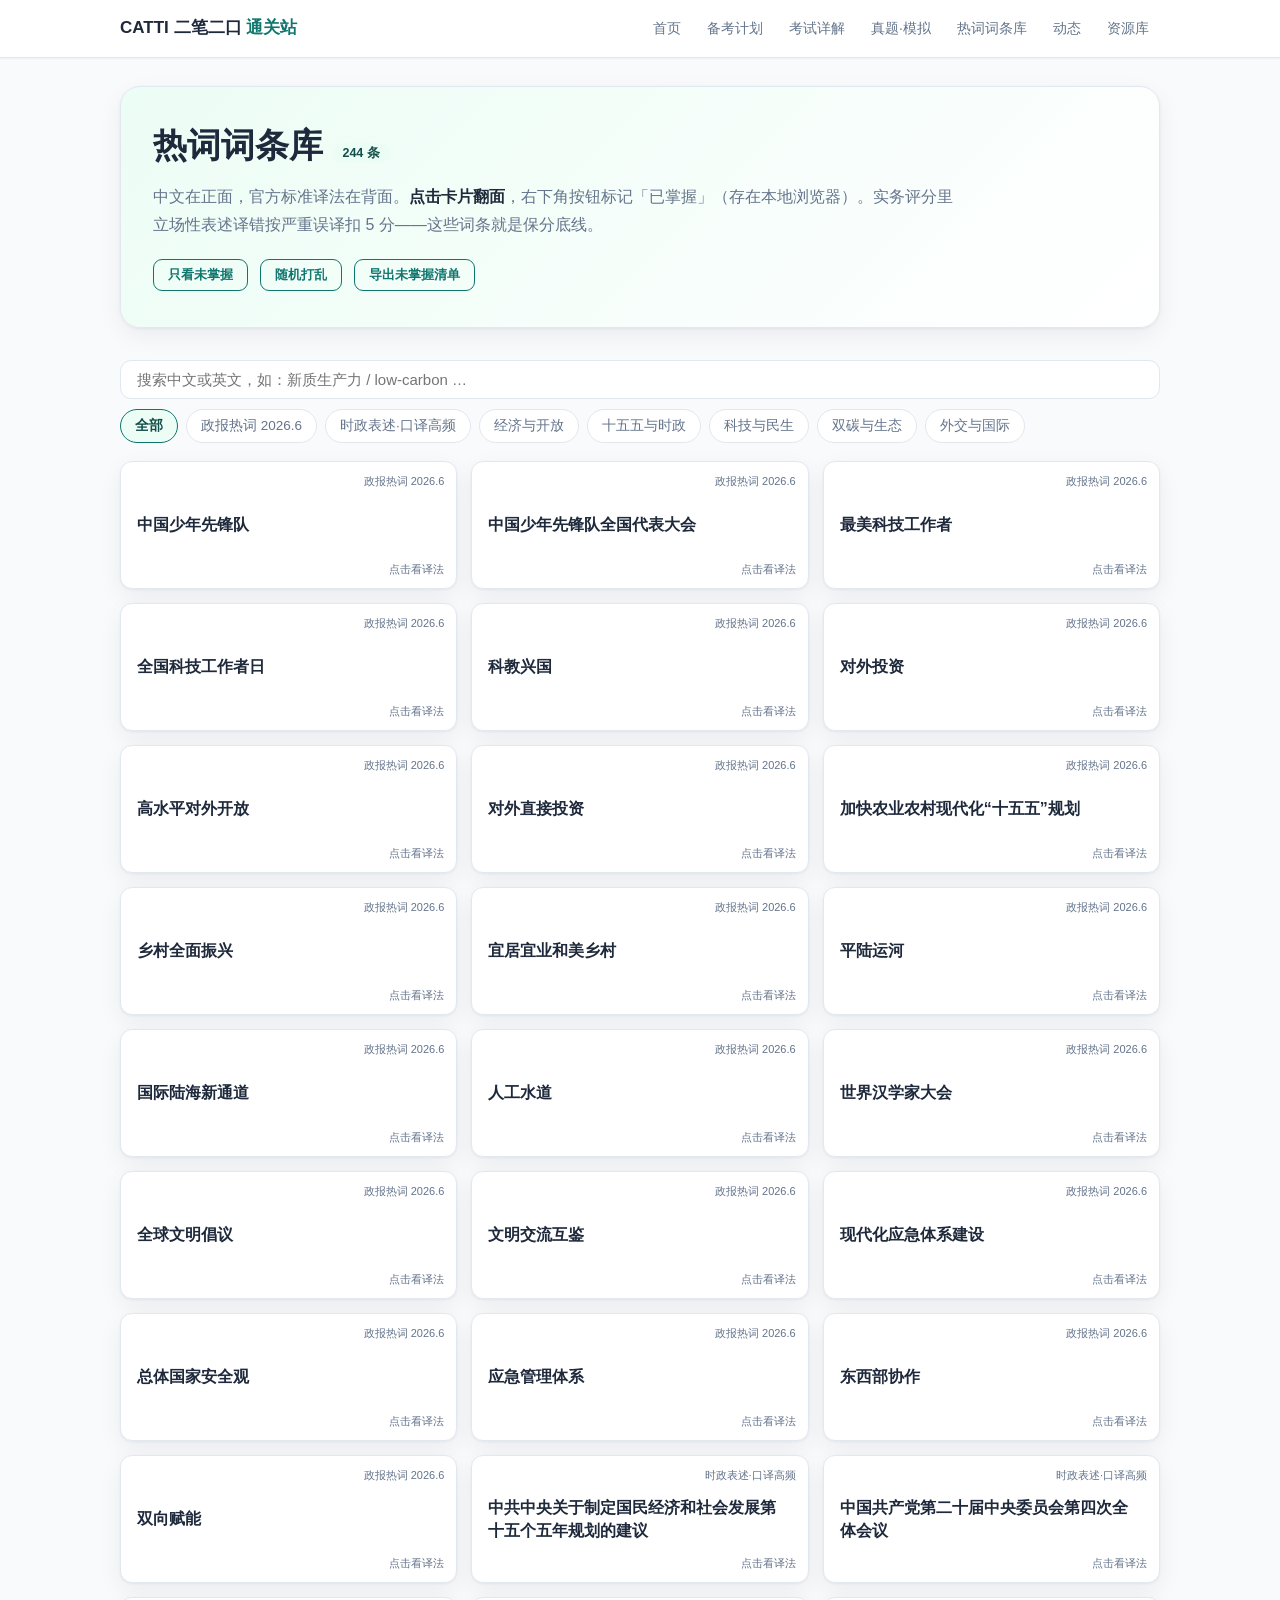
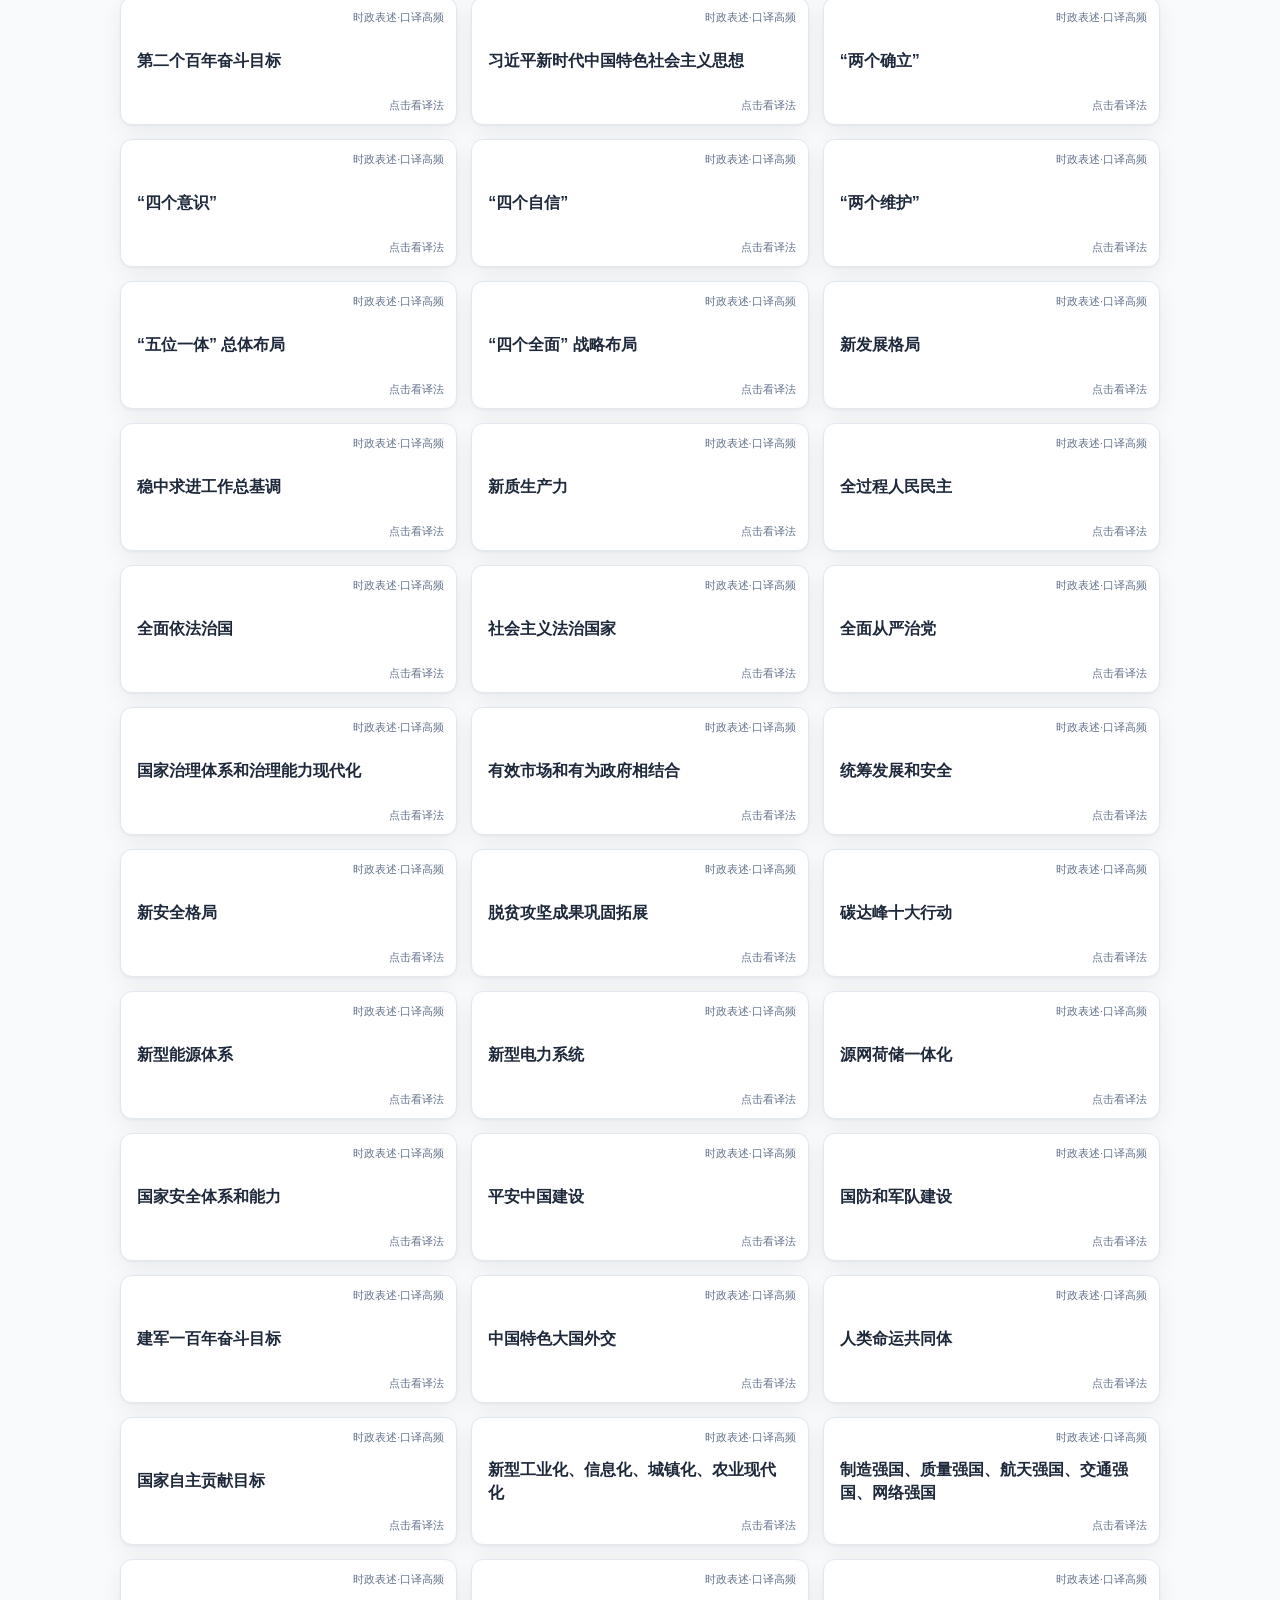
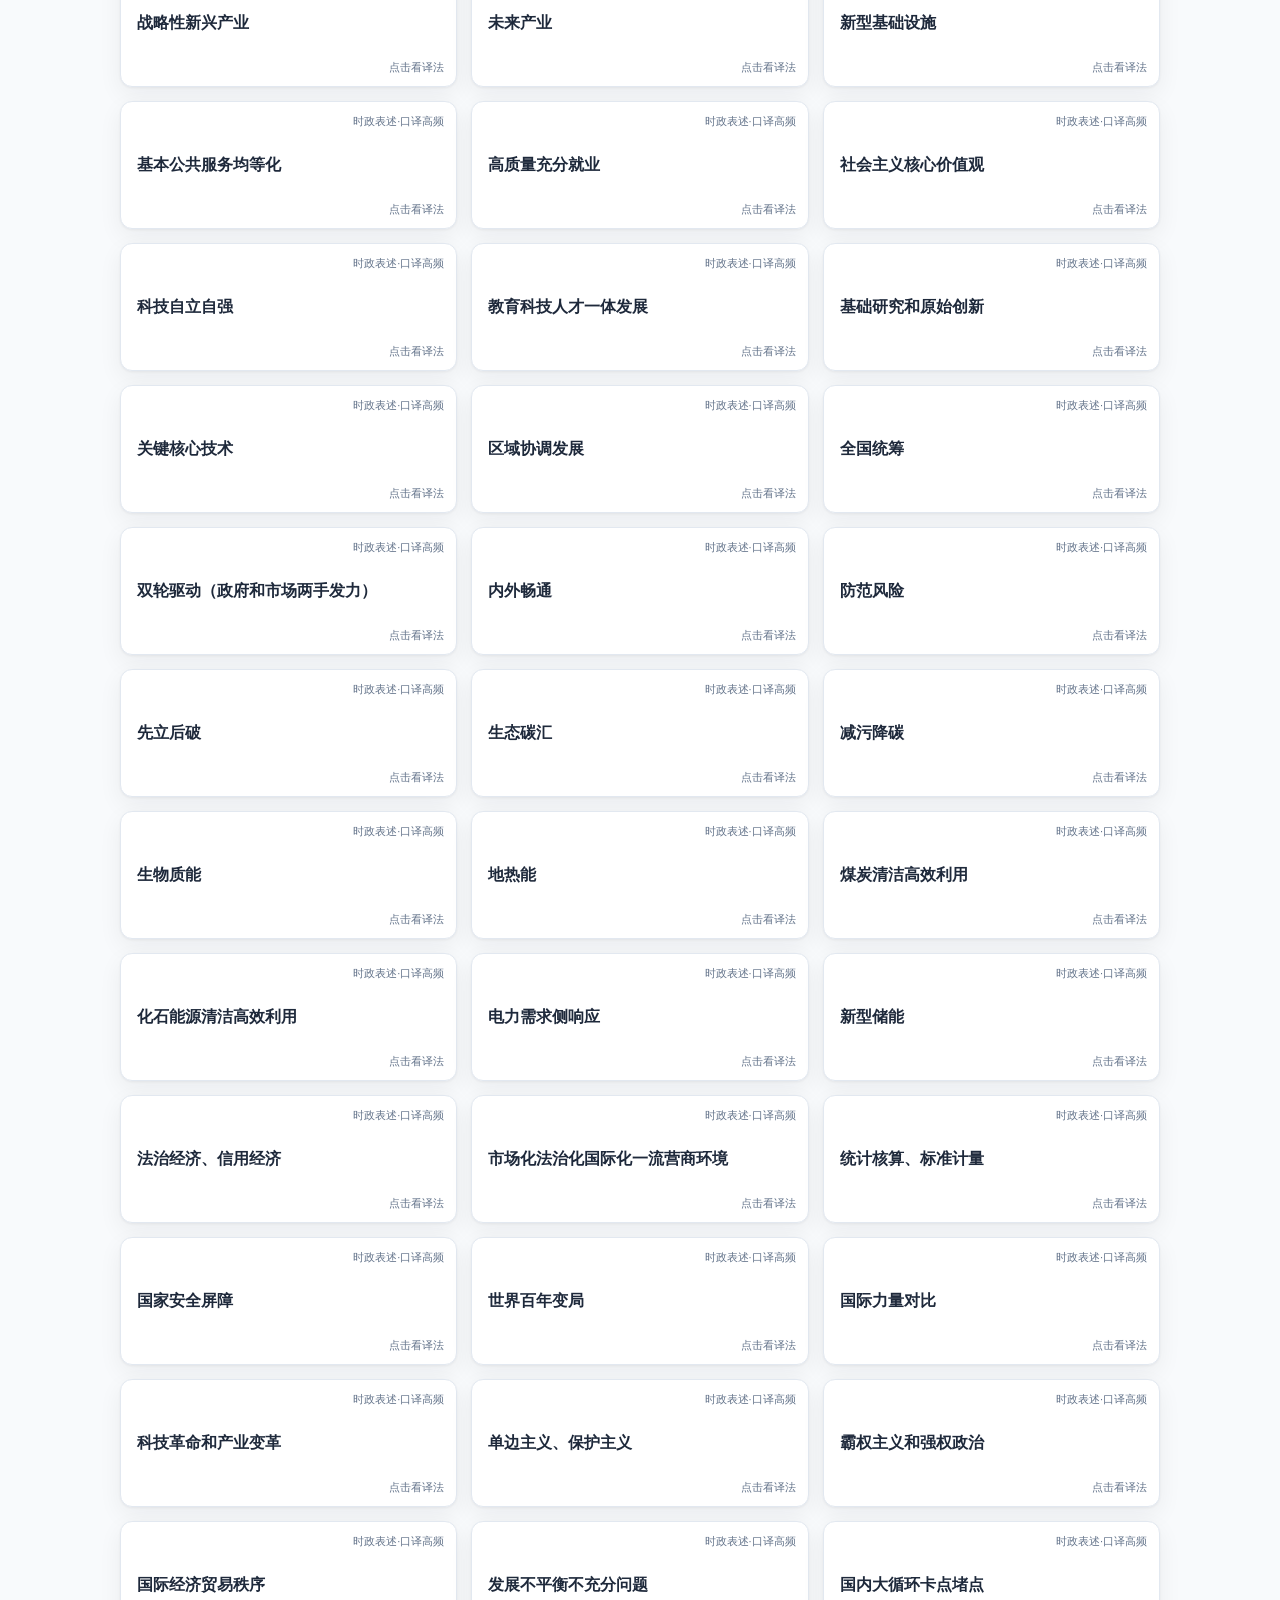
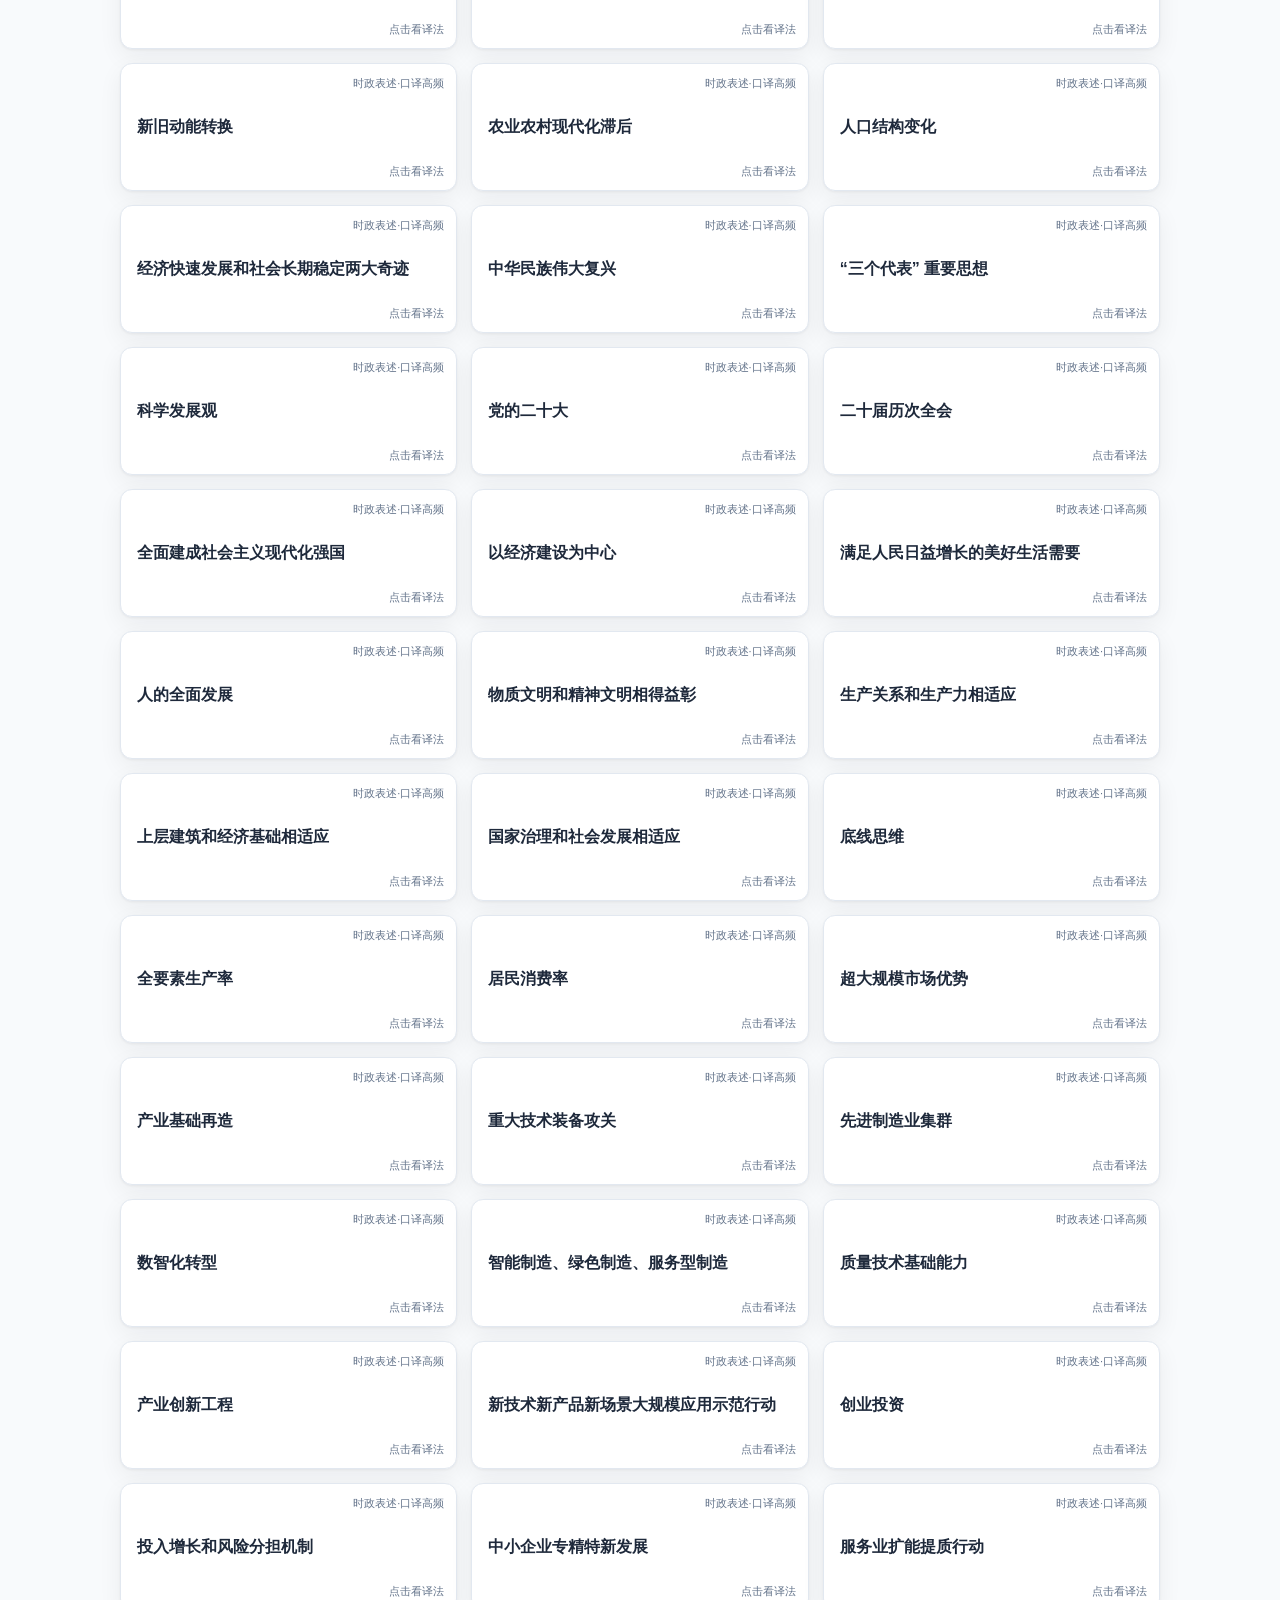
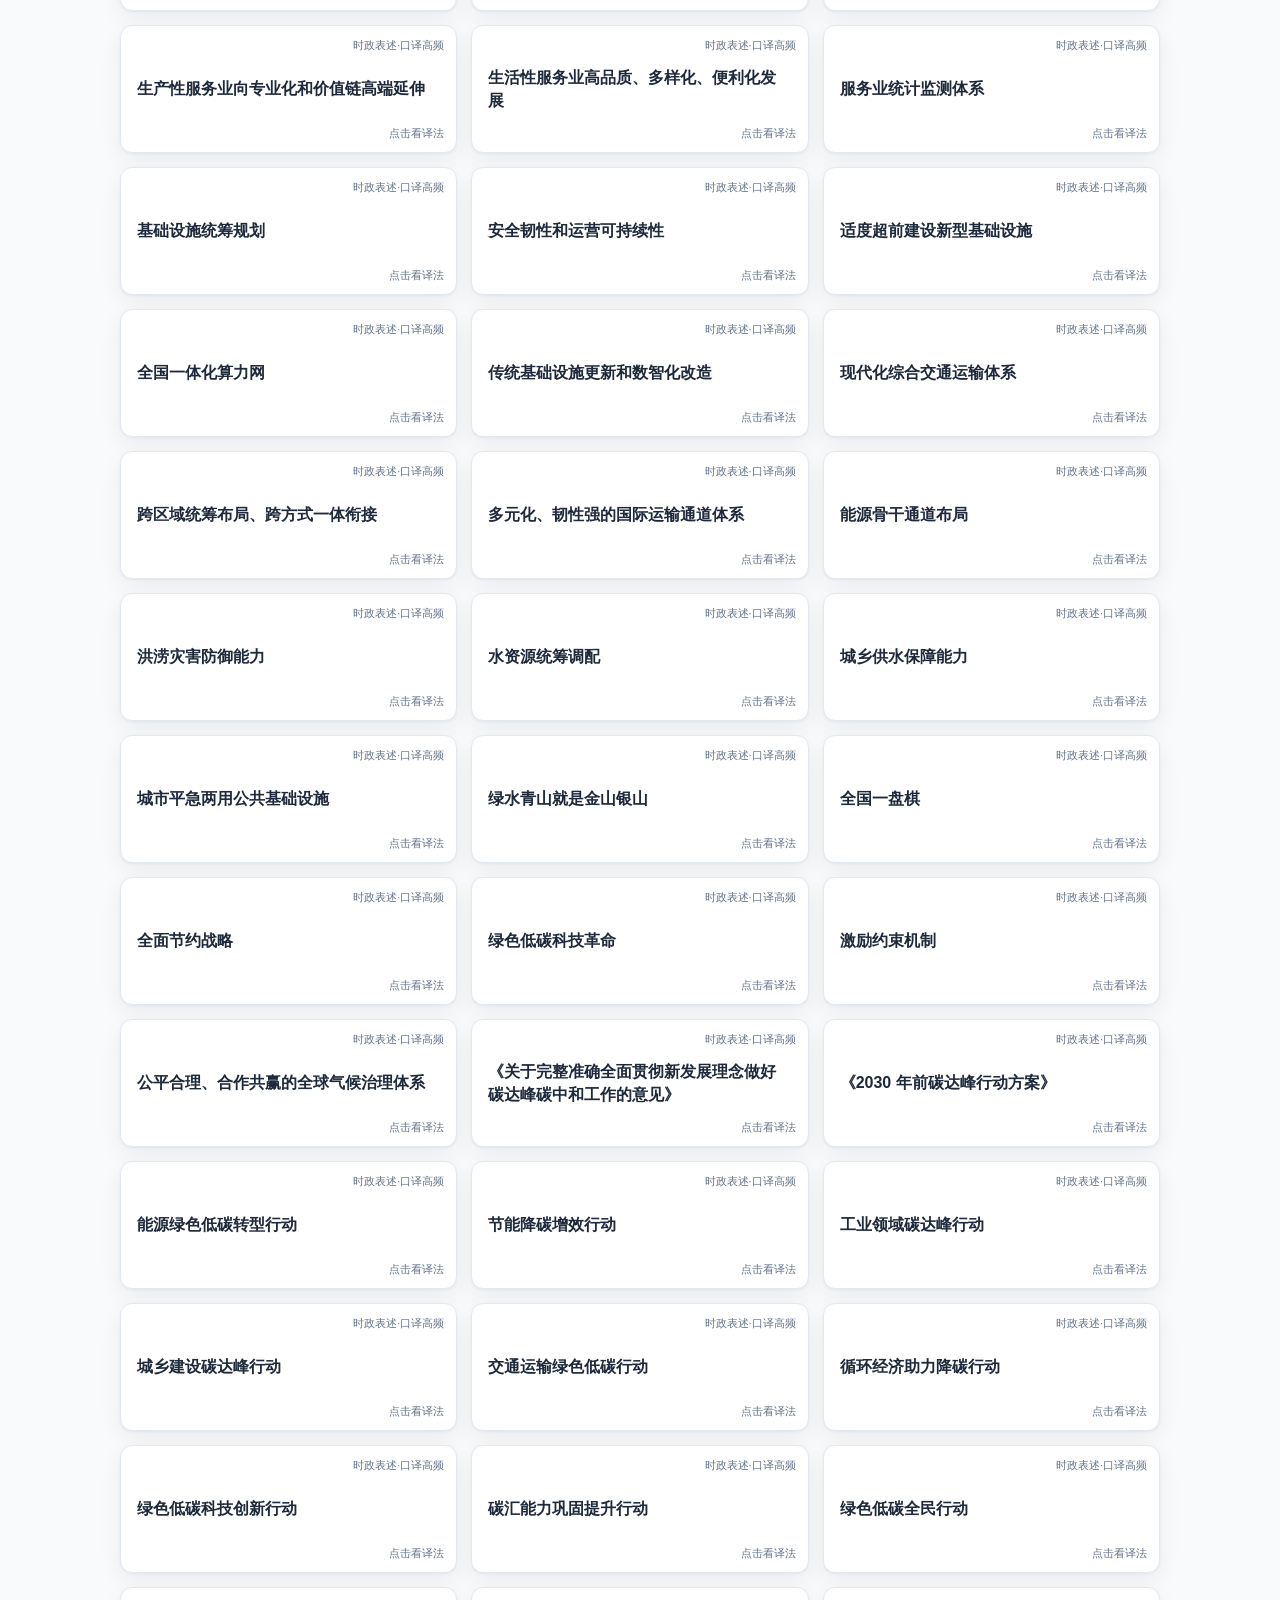
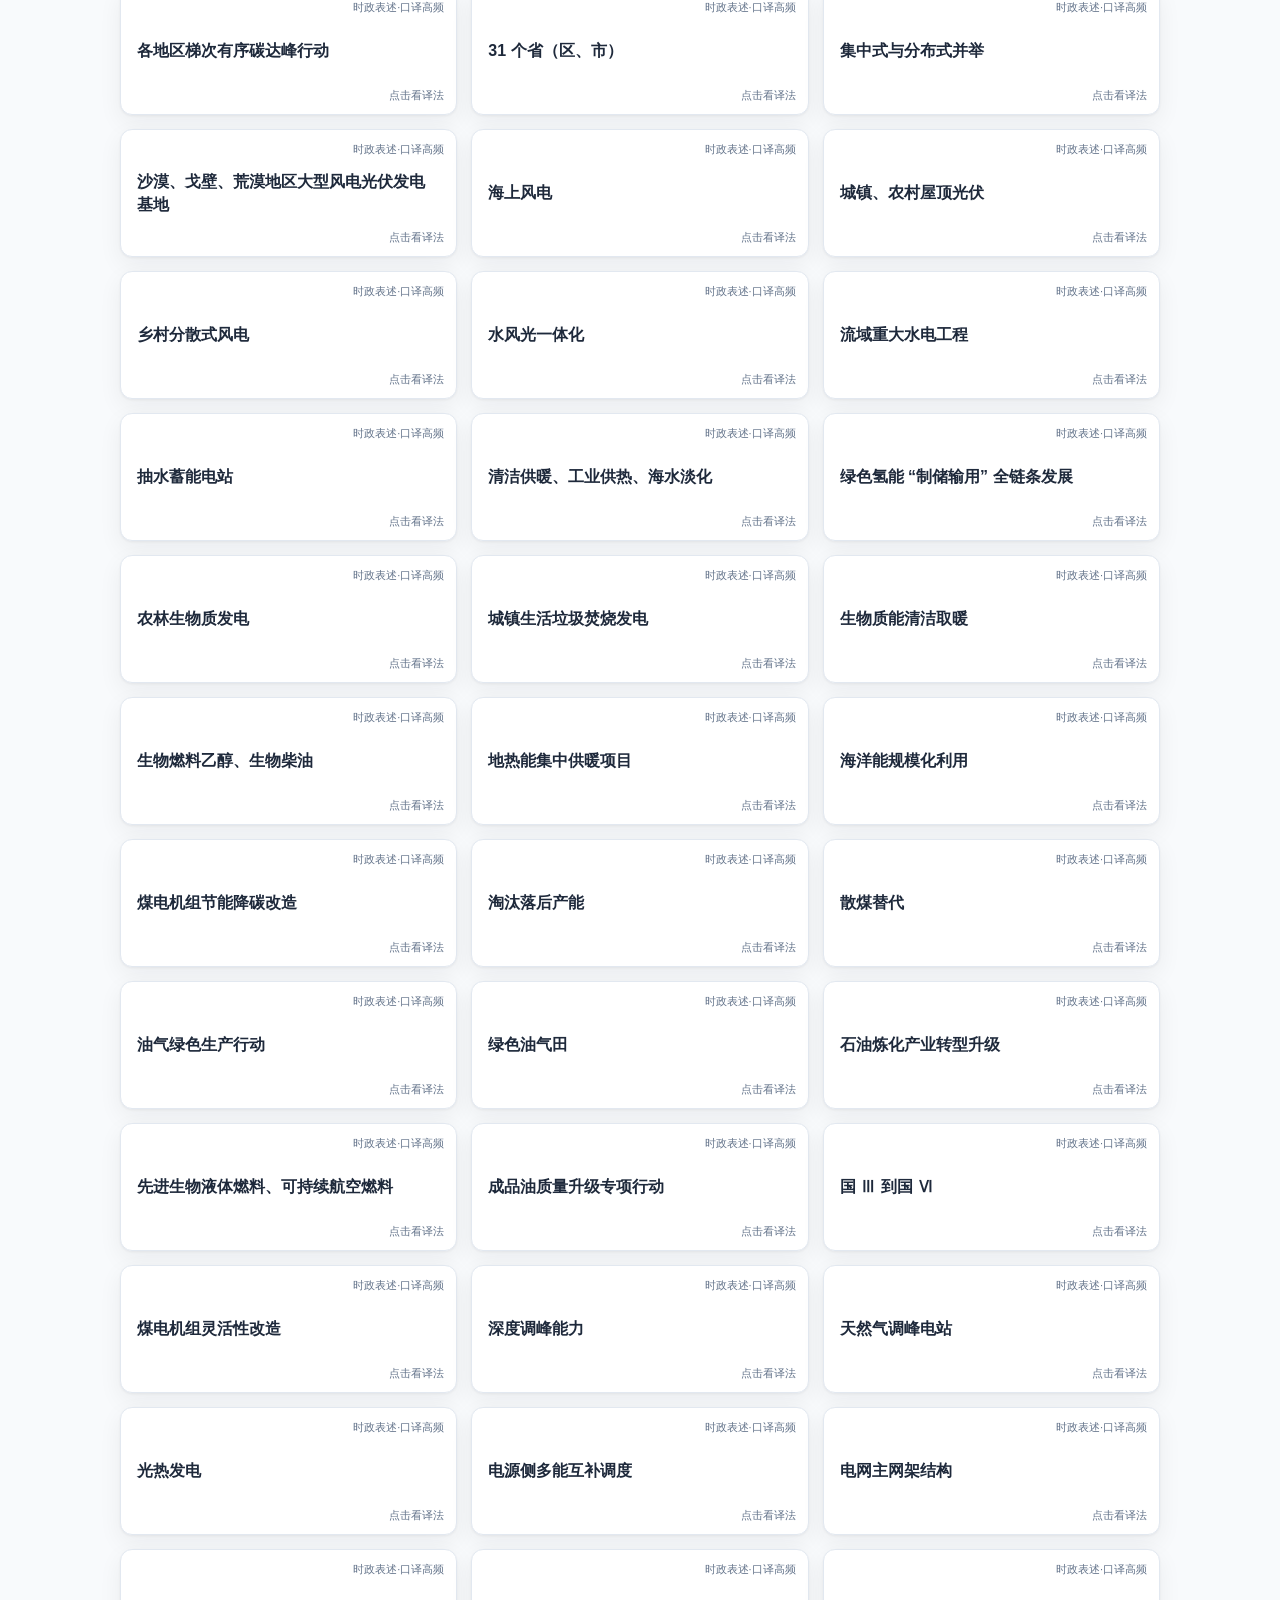
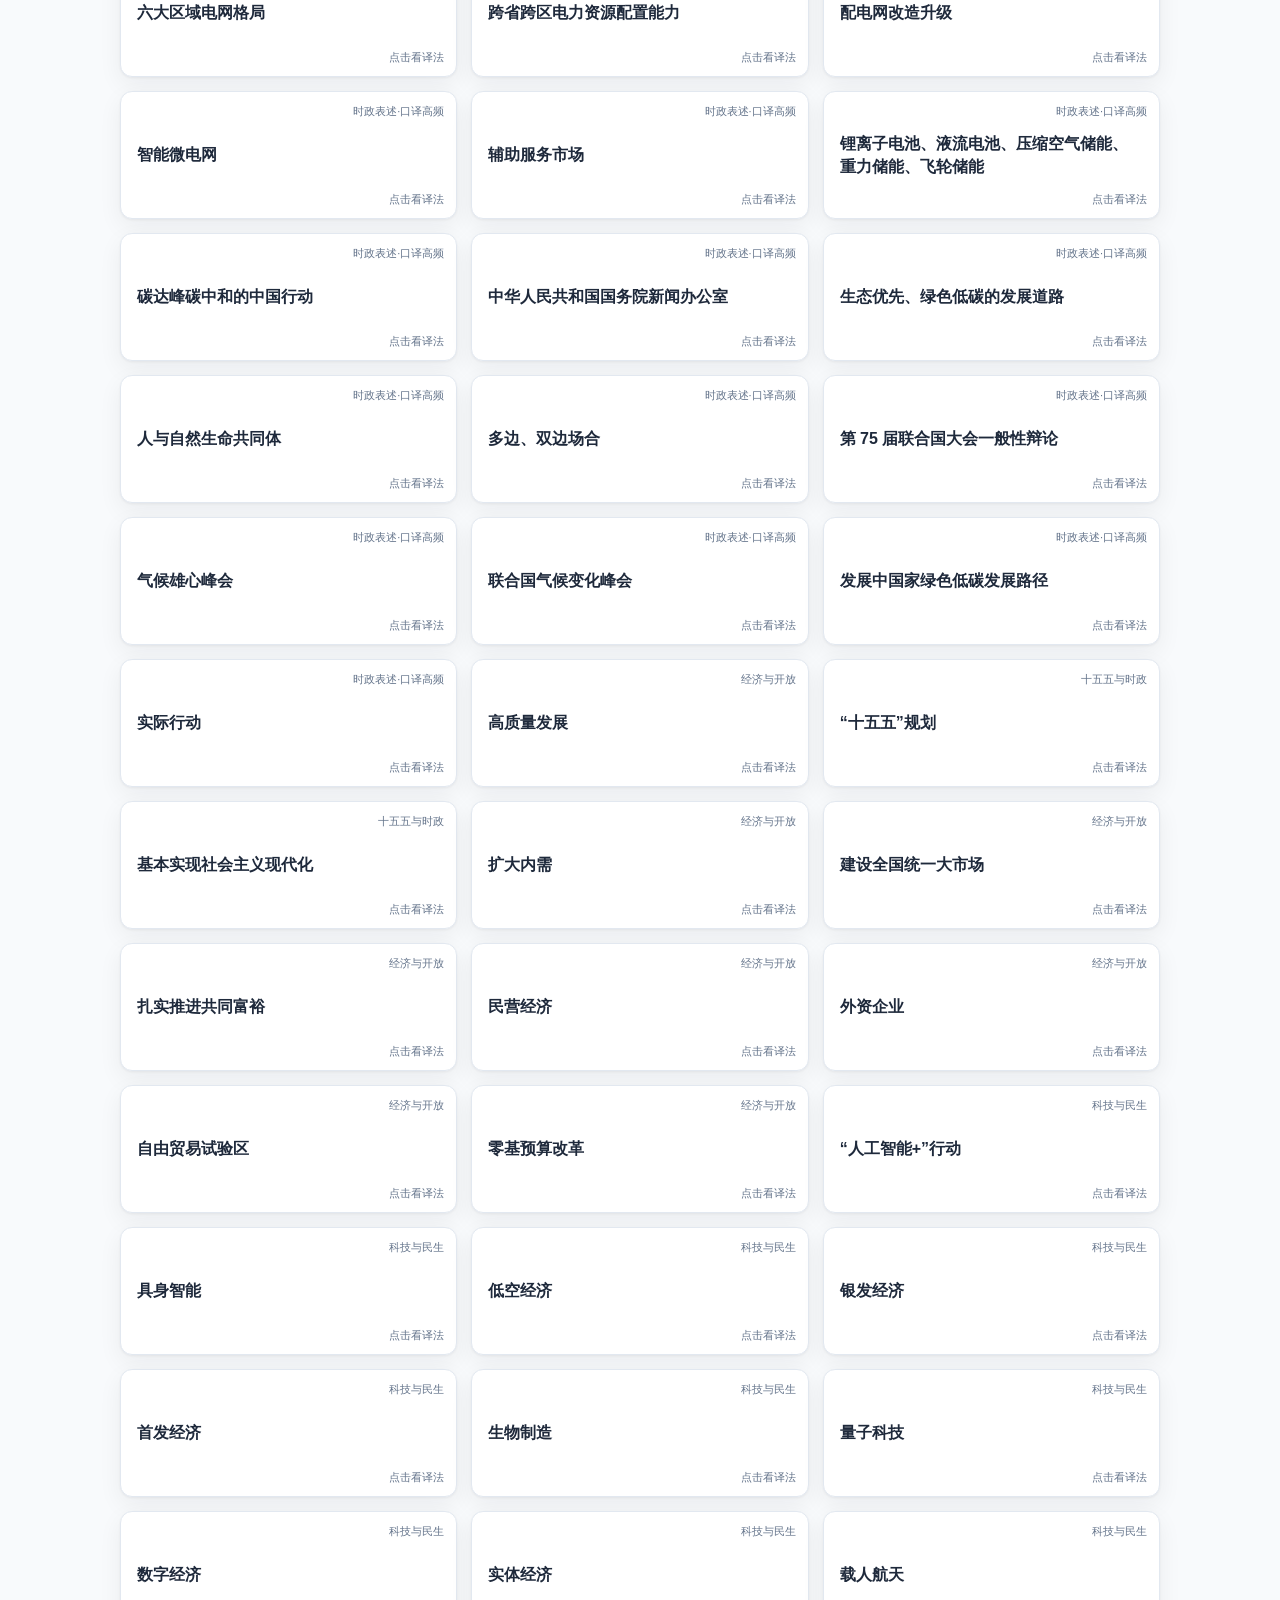
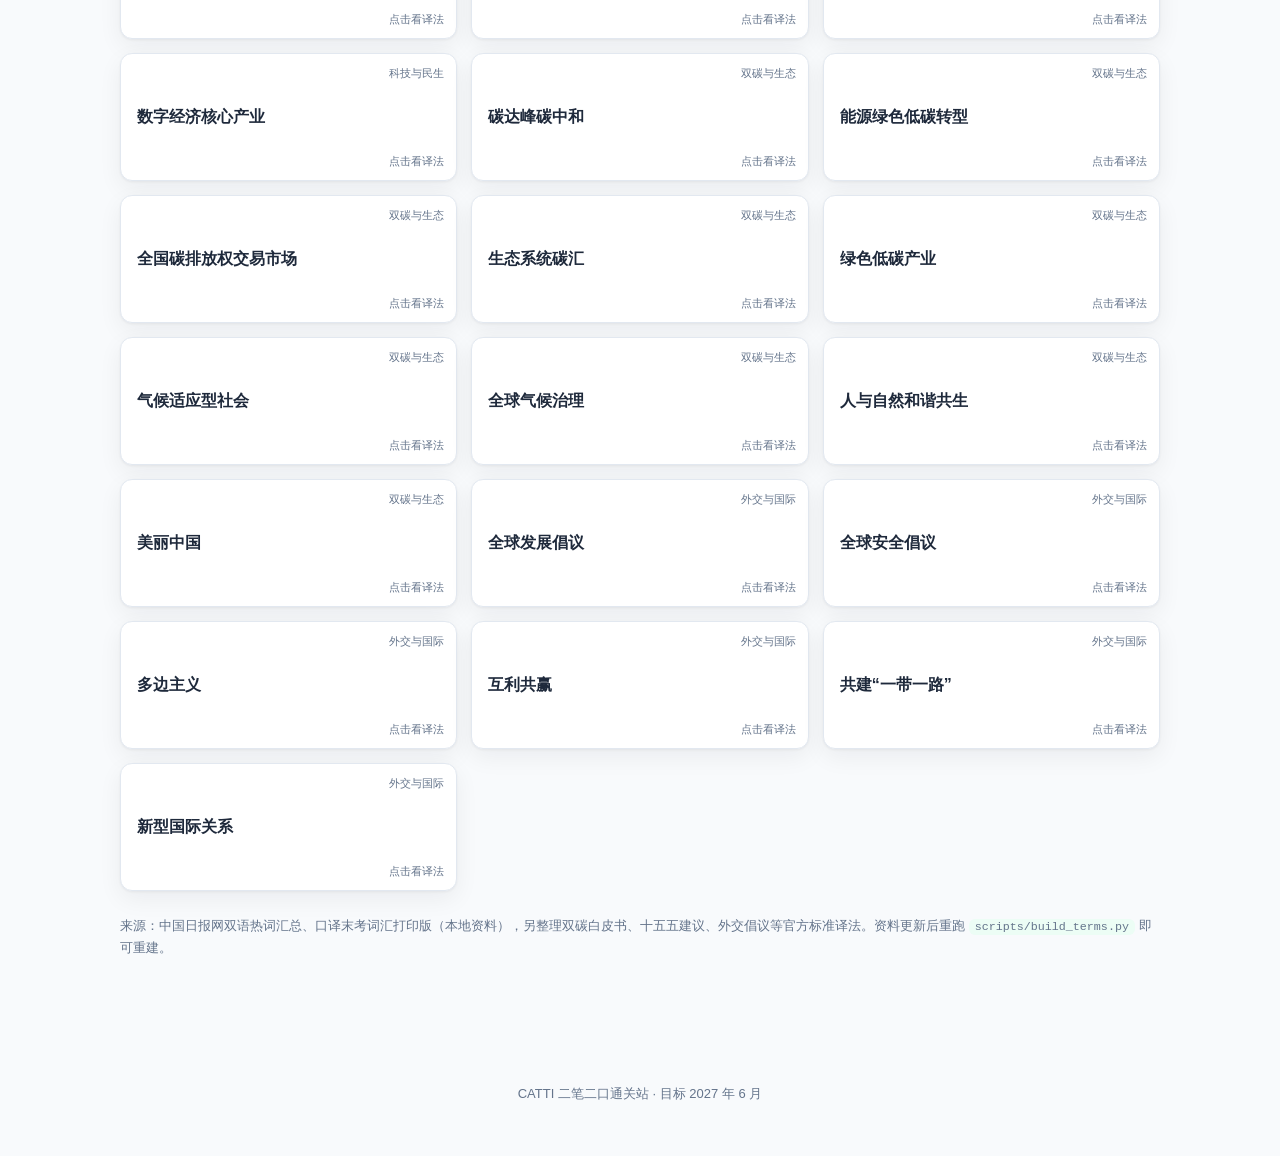
==== terms.html @ 1f6cd81a "feat: CATTI 二笔二口通关站（目标 2027.6）——备考计划/考试详解/模拟题/244词条库/每日动态" ====
<!DOCTYPE html>
<html lang="zh-CN">
<head>
<meta charset="UTF-8">
<meta name="viewport" content="width=device-width, initial-scale=1.0">
<title>热词词条库 · CATTI 二笔二口通关站</title>
<link rel="icon" href="data:image/svg+xml,<svg xmlns='http://www.w3.org/2000/svg' viewBox='0 0 100 100'><text y='.9em' font-size='90'>🎖️</text></svg>">
<link rel="stylesheet" href="assets/style.css">
</head>
<body>
<header class="topbar"><div class="topbar-inner">
  <a class="brand" href="index.html">CATTI 二笔二口 <span>通关站</span></a>
  <nav>
    <a href="index.html">首页</a>
    <a href="plan.html">备考计划</a>
    <a href="exam.html">考试详解</a>
    <a href="practice.html">真题·模拟</a>
    <a href="terms.html">热词词条库</a>
    <a href="news.html">动态</a>
    <a href="resources.html">资源库</a>
  </nav>
</div></header>

<main class="wrap">

<section class="hero">
  <h1>热词词条库 <span class="pill" id="term-count">…</span></h1>
  <p class="lead">中文在正面，官方标准译法在背面。<b>点击卡片翻面</b>，右下角按钮标记「已掌握」（存在本地浏览器）。实务评分里立场性表述译错按严重误译扣 5 分——这些词条就是保分底线。</p>
  <div class="cta">
    <button class="btn ghost small" id="btn-only-unlearned">只看未掌握</button>
    <button class="btn ghost small" id="btn-shuffle">随机打乱</button>
    <button class="btn ghost small" id="btn-export">导出未掌握清单</button>
  </div>
</section>

<div class="term-toolbar">
  <input type="search" id="q" placeholder="搜索中文或英文，如：新质生产力 / low-carbon …">
  <div id="chips" style="display:flex;gap:8px;flex-wrap:wrap"></div>
</div>

<div class="term-grid" id="grid"></div>
<p class="status" id="empty" style="display:none">没有匹配的词条。</p>

<p class="footnote">来源：中国日报网双语热词汇总、口译末考词汇打印版（本地资料），另整理双碳白皮书、十五五建议、外交倡议等官方标准译法。资料更新后重跑 <code>scripts/build_terms.py</code> 即可重建。</p>
</main>
<footer>CATTI 二笔二口通关站 · 目标 2027 年 6 月</footer>
<script src="assets/terms.js"></script>
</body>
</html>
---- assets/style.css ----
:root {
  --accent: #0f766e;
  --accent-soft: #ecfdf5;
  --accent-strong: #134e4a;
  --ink: #1e293b;
  --muted: #64748b;
  --bg: #f8fafc;
  --card: #ffffff;
  --line: #e2e8f0;
  --ok: #059669;
  --warn: #d97706;
  --hard: #dc2626;
  --radius: 14px;
  --shadow: 0 1px 3px rgba(15, 23, 42, .06), 0 8px 24px rgba(15, 23, 42, .06);
}

@media (prefers-color-scheme: dark) {
  :root {
    --accent: #2dd4bf;
    --accent-soft: #042f2e;
    --accent-strong: #99f6e4;
    --ink: #e2e8f0;
    --muted: #94a3b8;
    --bg: #0f172a;
    --card: #1e293b;
    --line: #334155;
    --shadow: 0 1px 3px rgba(0, 0, 0, .4), 0 8px 24px rgba(0, 0, 0, .3);
  }
}

* { box-sizing: border-box; }
html { scroll-behavior: smooth; }

body {
  margin: 0;
  font-family: -apple-system, BlinkMacSystemFont, "Segoe UI", "PingFang SC", "Hiragino Sans GB", "Microsoft YaHei", "Noto Sans SC", sans-serif;
  color: var(--ink);
  background: var(--bg);
  line-height: 1.75;
}

.topbar { background: var(--card); border-bottom: 1px solid var(--line); position: sticky; top: 0; z-index: 50; box-shadow: 0 1px 2px rgba(15,23,42,.05); }
.topbar-inner { max-width: 1080px; margin: 0 auto; padding: 10px 20px; display: flex; align-items: center; justify-content: space-between; gap: 16px; flex-wrap: wrap; }
.brand { font-weight: 800; font-size: 17px; color: var(--ink); text-decoration: none; white-space: nowrap; }
.brand span { color: var(--accent); }
.topbar nav { display: flex; gap: 4px; flex-wrap: wrap; }
.topbar nav a { padding: 6px 11px; border-radius: 9px; color: var(--muted); text-decoration: none; font-size: 14px; white-space: nowrap; }
.topbar nav a:hover { background: var(--accent-soft); color: var(--accent-strong); }
.topbar nav a.active { background: var(--accent-soft); color: var(--accent); font-weight: 700; }

.wrap { max-width: 1080px; margin: 0 auto; padding: 28px 20px 80px; }

.hero { background: linear-gradient(135deg, var(--accent-soft), var(--card)); border: 1px solid var(--line); border-radius: 20px; padding: 36px 32px; margin-bottom: 32px; box-shadow: var(--shadow); }
.hero h1 { margin: 0 0 12px; font-size: clamp(24px, 4vw, 34px); line-height: 1.3; }
.hero .lead { color: var(--muted); font-size: 16px; max-width: 800px; }
.hero .lead b { color: var(--ink); }
.cta { margin-top: 20px; display: flex; gap: 12px; flex-wrap: wrap; }

.btn { display: inline-block; background: var(--accent); color: #fff; padding: 10px 22px; border-radius: 11px; text-decoration: none; font-weight: 700; font-size: 15px; border: none; cursor: pointer; font-family: inherit; }
.btn:hover { filter: brightness(1.08); }
.btn.ghost { background: transparent; color: var(--accent); border: 1.5px solid var(--accent); }
.btn.small { padding: 6px 14px; font-size: 13px; border-radius: 9px; }

h2 { font-size: 24px; margin: 40px 0 8px; }
h3 { font-size: 17px; margin: 0 0 10px; }
.sub { color: var(--muted); margin: 0 0 20px; }

.grid { display: grid; gap: 16px; }
.grid.c2 { grid-template-columns: repeat(auto-fit, minmax(320px, 1fr)); }
.grid.c3 { grid-template-columns: repeat(auto-fit, minmax(250px, 1fr)); }

.card { background: var(--card); border: 1px solid var(--line); border-radius: var(--radius); padding: 20px 22px; box-shadow: var(--shadow); }
.card h3 { display: flex; align-items: baseline; gap: 8px; }
.card ul, .card ol { margin: 8px 0 0; padding-left: 22px; }
.card li { margin: 7px 0; }
.card a { color: var(--accent); }

.callout { border-radius: var(--radius); padding: 14px 18px; margin: 20px 0; border: 1px solid var(--line); background: var(--card); }
.callout.ok { border-color: color-mix(in srgb, var(--ok) 35%, var(--line)); background: color-mix(in srgb, var(--ok) 8%, var(--card)); }
.callout.warn { border-color: color-mix(in srgb, var(--warn) 35%, var(--line)); background: color-mix(in srgb, var(--warn) 8%, var(--card)); }
.callout.hard { border-color: color-mix(in srgb, var(--hard) 35%, var(--line)); background: color-mix(in srgb, var(--hard) 8%, var(--card)); }

table { width: 100%; border-collapse: collapse; background: var(--card); border-radius: var(--radius); overflow: hidden; box-shadow: var(--shadow); font-size: 14.5px; }
th, td { padding: 10px 14px; border-bottom: 1px solid var(--line); text-align: left; vertical-align: top; }
th { background: var(--accent-soft); color: var(--accent-strong); font-weight: 700; white-space: nowrap; }
tr:last-child td { border-bottom: none; }
.table-wrap { overflow-x: auto; border-radius: var(--radius); box-shadow: var(--shadow); }
.table-wrap table { box-shadow: none; }

.countdown { display: flex; gap: 14px; flex-wrap: wrap; margin: 18px 0 4px; }
.cd-cell { background: var(--card); border: 1px solid var(--line); border-radius: 12px; padding: 10px 18px; text-align: center; min-width: 74px; box-shadow: var(--shadow); }
.cd-cell b { display: block; font-size: 28px; color: var(--accent); font-variant-numeric: tabular-nums; }
.cd-cell i { font-style: normal; font-size: 12px; color: var(--muted); }

.scorebar { display: grid; grid-template-columns: 1fr 1fr; gap: 16px; margin-top: 16px; }
.score-cell { border-radius: var(--radius); padding: 18px 20px; border: 1px solid var(--line); background: var(--card); box-shadow: var(--shadow); }
.score-cell .num { font-size: 40px; font-weight: 800; font-variant-numeric: tabular-nums; }
.score-cell.pass .num { color: var(--ok); }
.score-cell.near .num { color: var(--warn); }
.score-cell .label { color: var(--muted); font-size: 13.5px; }
.score-cell .goal { font-size: 13px; margin-top: 6px; }
@media (max-width: 560px) { .scorebar { grid-template-columns: 1fr; } }

.pill { display: inline-block; padding: 2px 10px; border-radius: 999px; font-size: 12.5px; background: var(--accent-soft); color: var(--accent-strong); font-weight: 600; }
.pill.warn { background: color-mix(in srgb, var(--warn) 12%, transparent); color: var(--warn); }
.pill.hard { background: color-mix(in srgb, var(--hard) 12%, transparent); color: var(--hard); }
.pill.ok { background: color-mix(in srgb, var(--ok) 12%, transparent); color: var(--ok); }

.footnote { color: var(--muted); font-size: 13px; margin-top: 24px; }
a { color: var(--accent); }
code { background: var(--accent-soft); padding: 1px 6px; border-radius: 6px; font-size: .9em; }

/* 词条库 */
.term-toolbar { display: flex; gap: 10px; flex-wrap: wrap; margin: 18px 0; align-items: center; }
.term-toolbar input[type="search"] { flex: 1; min-width: 220px; padding: 10px 16px; border-radius: 11px; border: 1.5px solid var(--line); background: var(--card); color: var(--ink); font-size: 15px; font-family: inherit; }
.term-toolbar input[type="search"]:focus { outline: none; border-color: var(--accent); }
.chip { padding: 7px 14px; border-radius: 999px; border: 1.5px solid var(--line); background: var(--card); color: var(--muted); cursor: pointer; font-size: 13.5px; font-family: inherit; }
.chip.active { border-color: var(--accent); background: var(--accent-soft); color: var(--accent-strong); font-weight: 700; }
.term-grid { display: grid; grid-template-columns: repeat(auto-fill, minmax(270px, 1fr)); gap: 14px; margin-top: 18px; }
.tcard { perspective: 900px; height: 128px; cursor: pointer; }
.tcard-inner { position: relative; width: 100%; height: 100%; transition: transform .45s; transform-style: preserve-3d; }
.tcard.flip .tcard-inner { transform: rotateY(180deg); }
.tface { position: absolute; inset: 0; backface-visibility: hidden; border-radius: 12px; padding: 14px 16px; display: flex; flex-direction: column; justify-content: center; border: 1px solid var(--line); box-shadow: var(--shadow); }
.tface.front { background: var(--card); }
.tface.front .zh { font-weight: 700; font-size: 16px; line-height: 1.45; }
.tface.front .cat { position: absolute; top: 10px; right: 12px; font-size: 11px; color: var(--muted); }
.tface.front .hint { position: absolute; bottom: 8px; right: 12px; font-size: 11px; color: var(--muted); }
.tface.back { background: var(--accent-soft); transform: rotateY(180deg); }
.tface.back .en { color: var(--accent-strong); font-size: 14.5px; line-height: 1.5; }
.tcard.master .tface.front { border-color: color-mix(in srgb, var(--ok) 55%, var(--line)); }
.tcard.master .tface.front::after { content: "✓"; position: absolute; top: 8px; left: 12px; color: var(--ok); font-weight: 800; }

/* 练习页 */
.answer { display: none; border-left: 3px solid var(--accent); background: var(--accent-soft); border-radius: 0 10px 10px 0; padding: 14px 18px; margin-top: 12px; }
.answer.open { display: block; }
.qnum { color: var(--accent); font-weight: 800; }
.src-box { background: var(--card); border: 1px solid var(--line); border-radius: 10px; padding: 14px 18px; margin: 10px 0; font-size: 15px; }
.src-box.zh { line-height: 2; }
details { margin: 8px 0 16px; }
details summary { cursor: pointer; font-weight: 600; color: var(--accent); }

/* 动态页 */
.feed { margin-bottom: 26px; }
.feed-item { display: flex; gap: 12px; padding: 11px 4px; border-bottom: 1px dashed var(--line); }
.feed-item:last-child { border-bottom: none; }
.feed-item time { color: var(--muted); font-size: 13px; white-space: nowrap; padding-top: 2px; }
.feed-item a { text-decoration: none; font-weight: 600; }
.feed-item a:hover { text-decoration: underline; }
.status { color: var(--muted); font-size: 13px; }

.timeline { border-left: 3px solid var(--accent-soft); margin: 18px 0 0 8px; padding-left: 24px; }
.tl-item { position: relative; padding-bottom: 22px; }
.tl-item::before { content: ""; position: absolute; left: -31.5px; top: 6px; width: 12px; height: 12px; border-radius: 50%; background: var(--accent); border: 3px solid var(--bg); }
.tl-item h3 { margin-bottom: 4px; }
.tl-item .when { color: var(--accent); font-size: 13.5px; font-weight: 700; }

footer { text-align: center; color: var(--muted); font-size: 13px; padding: 30px 16px 50px; }
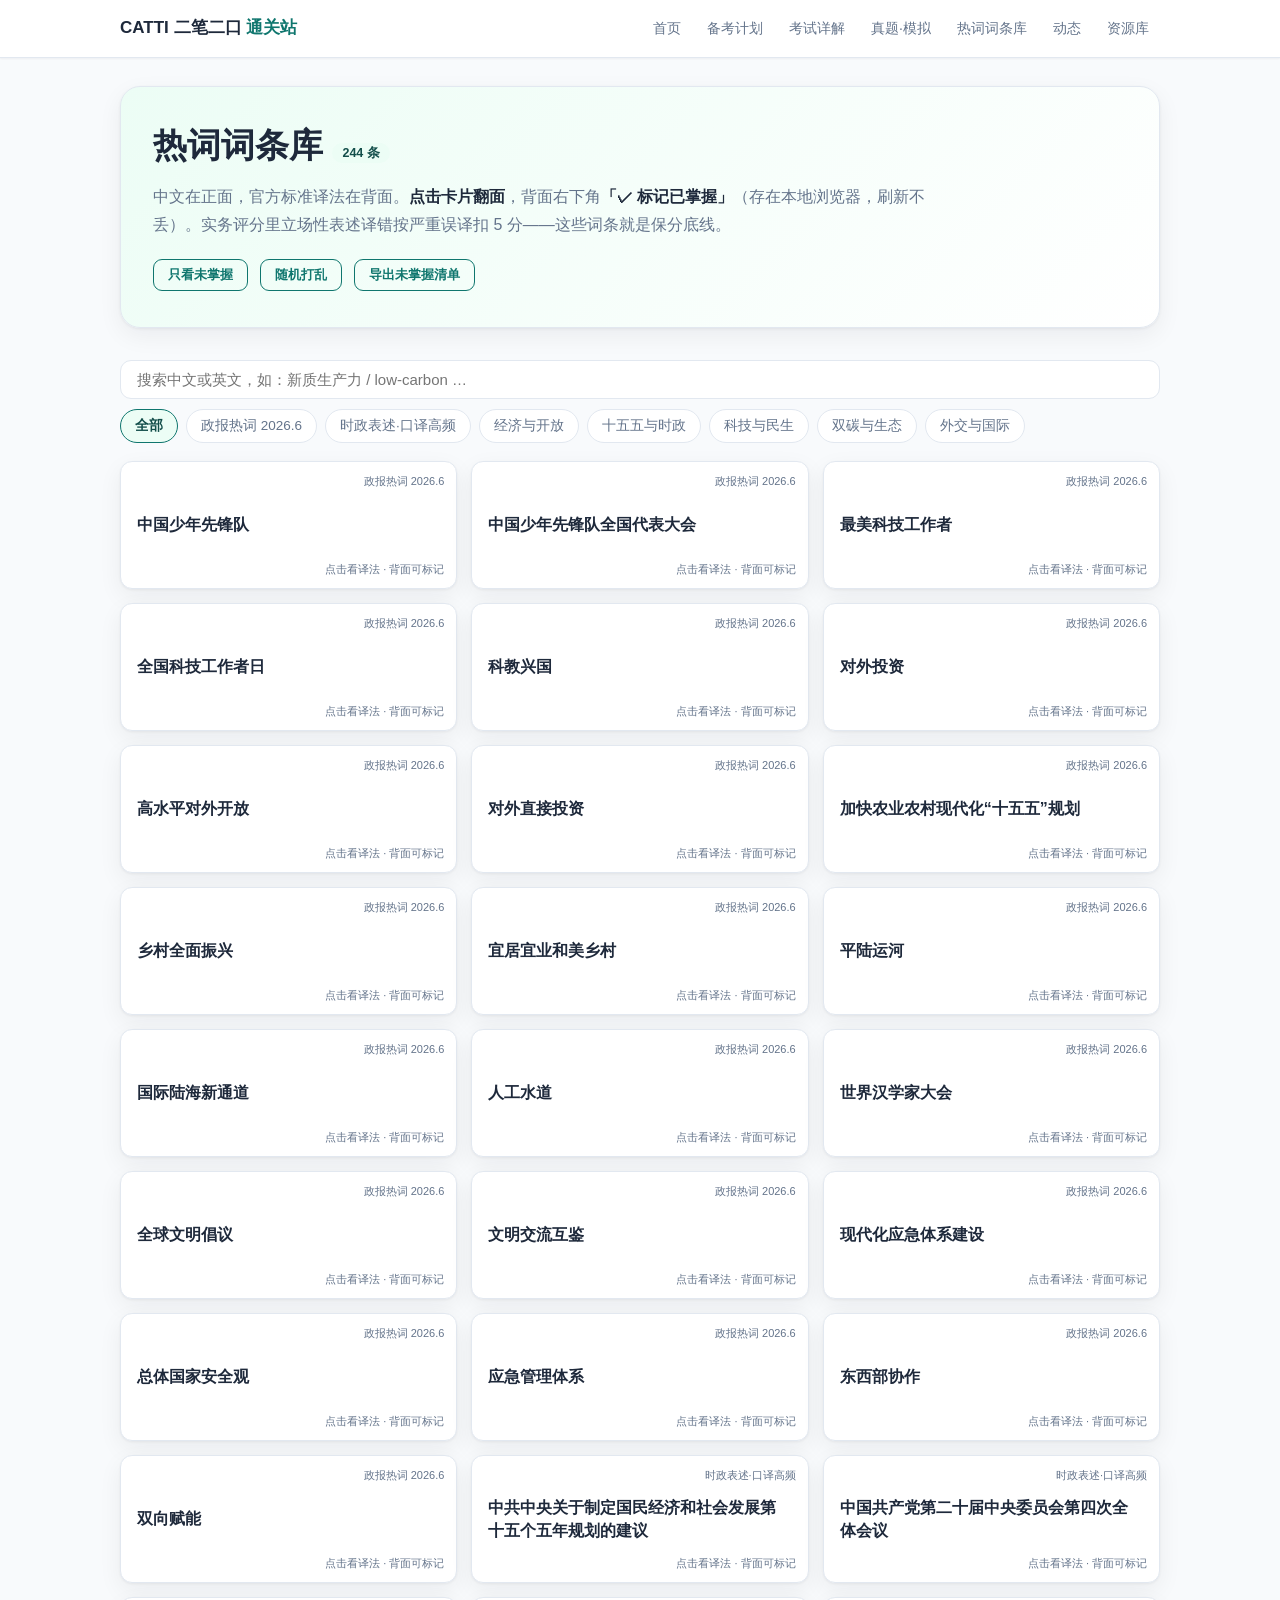
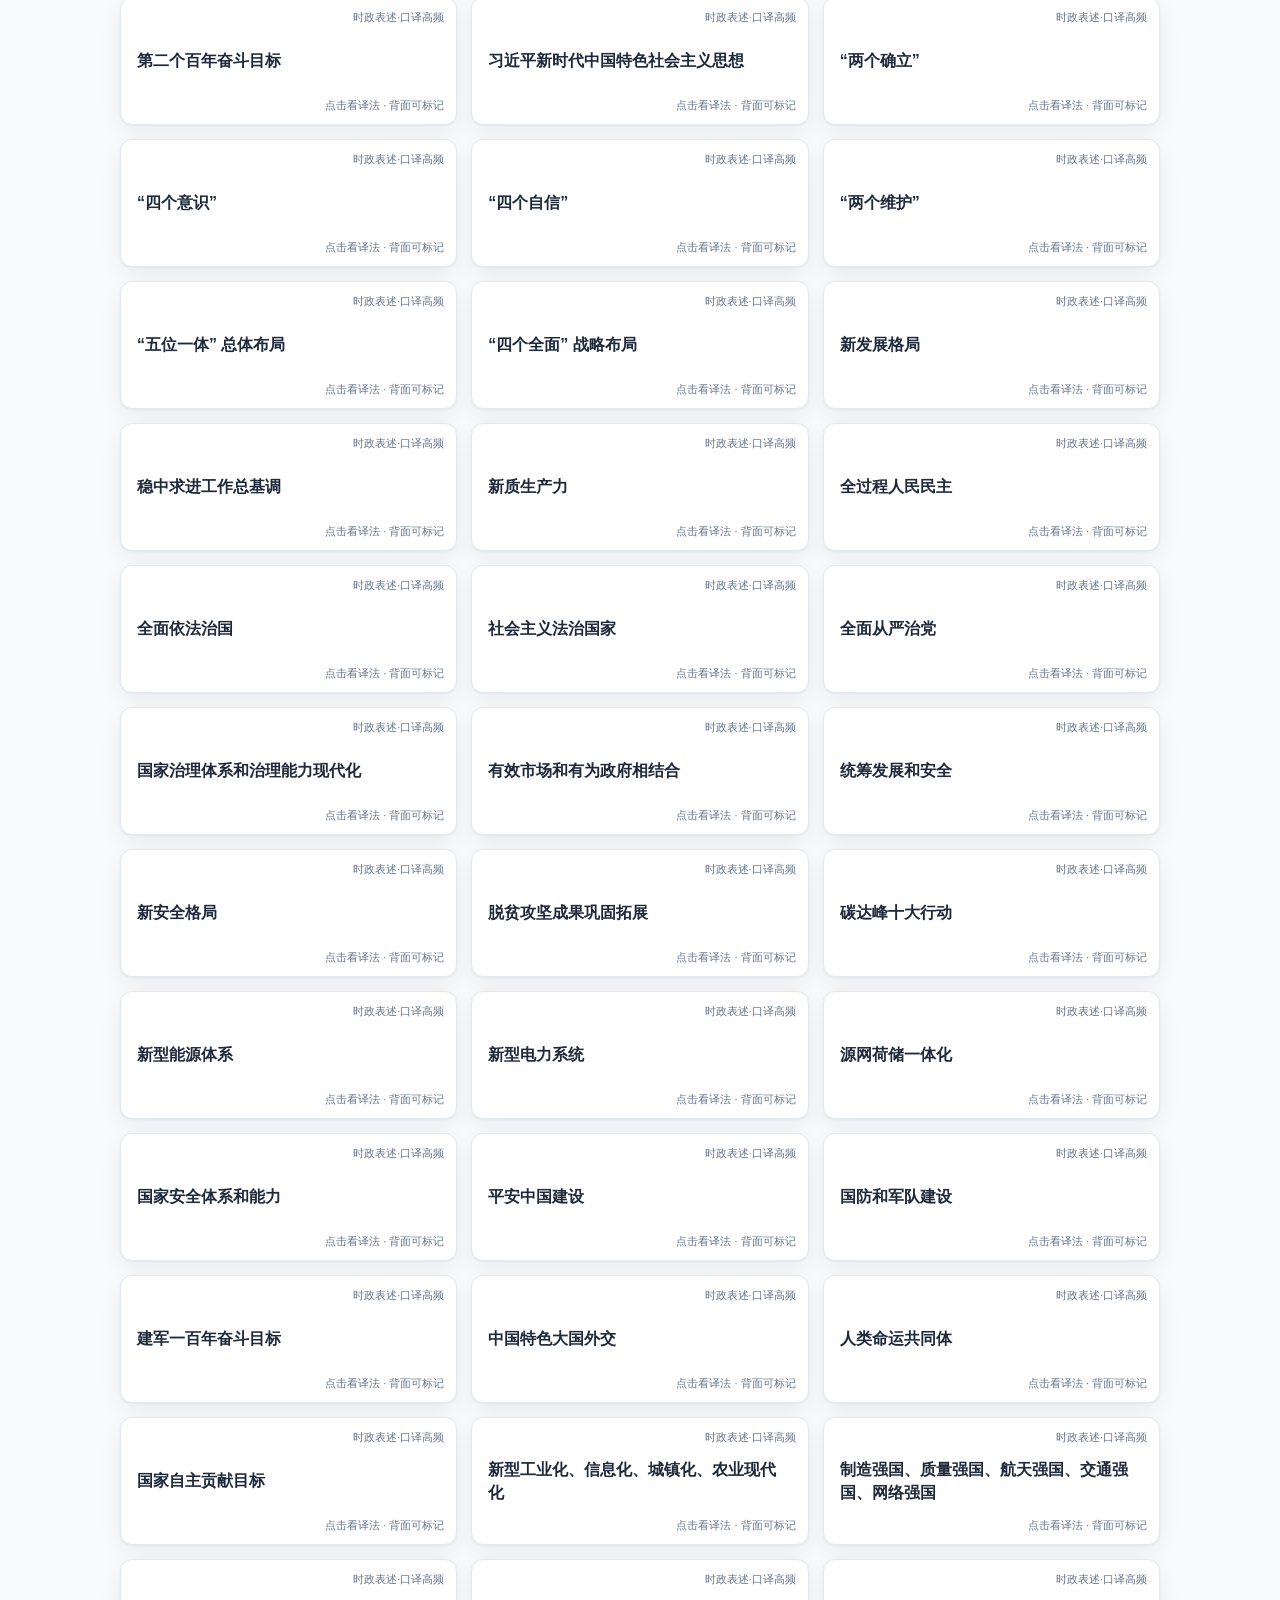
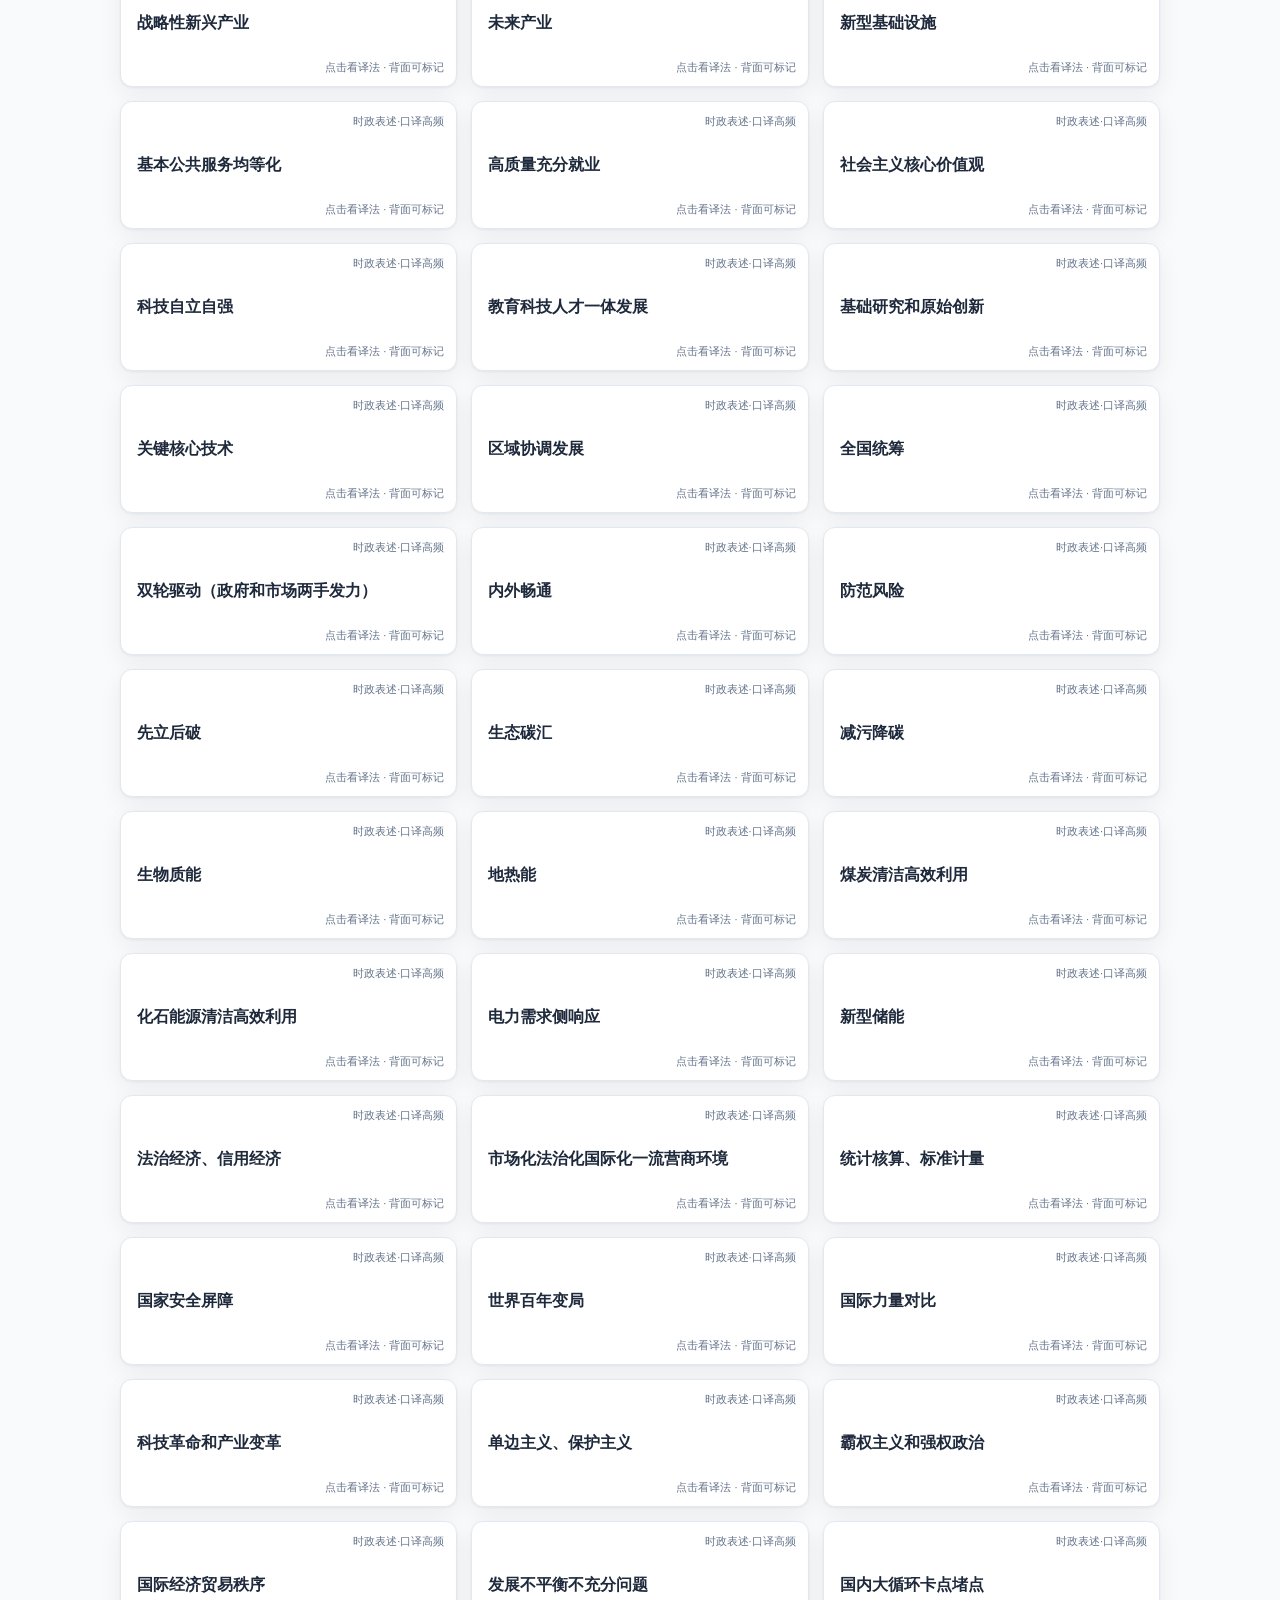
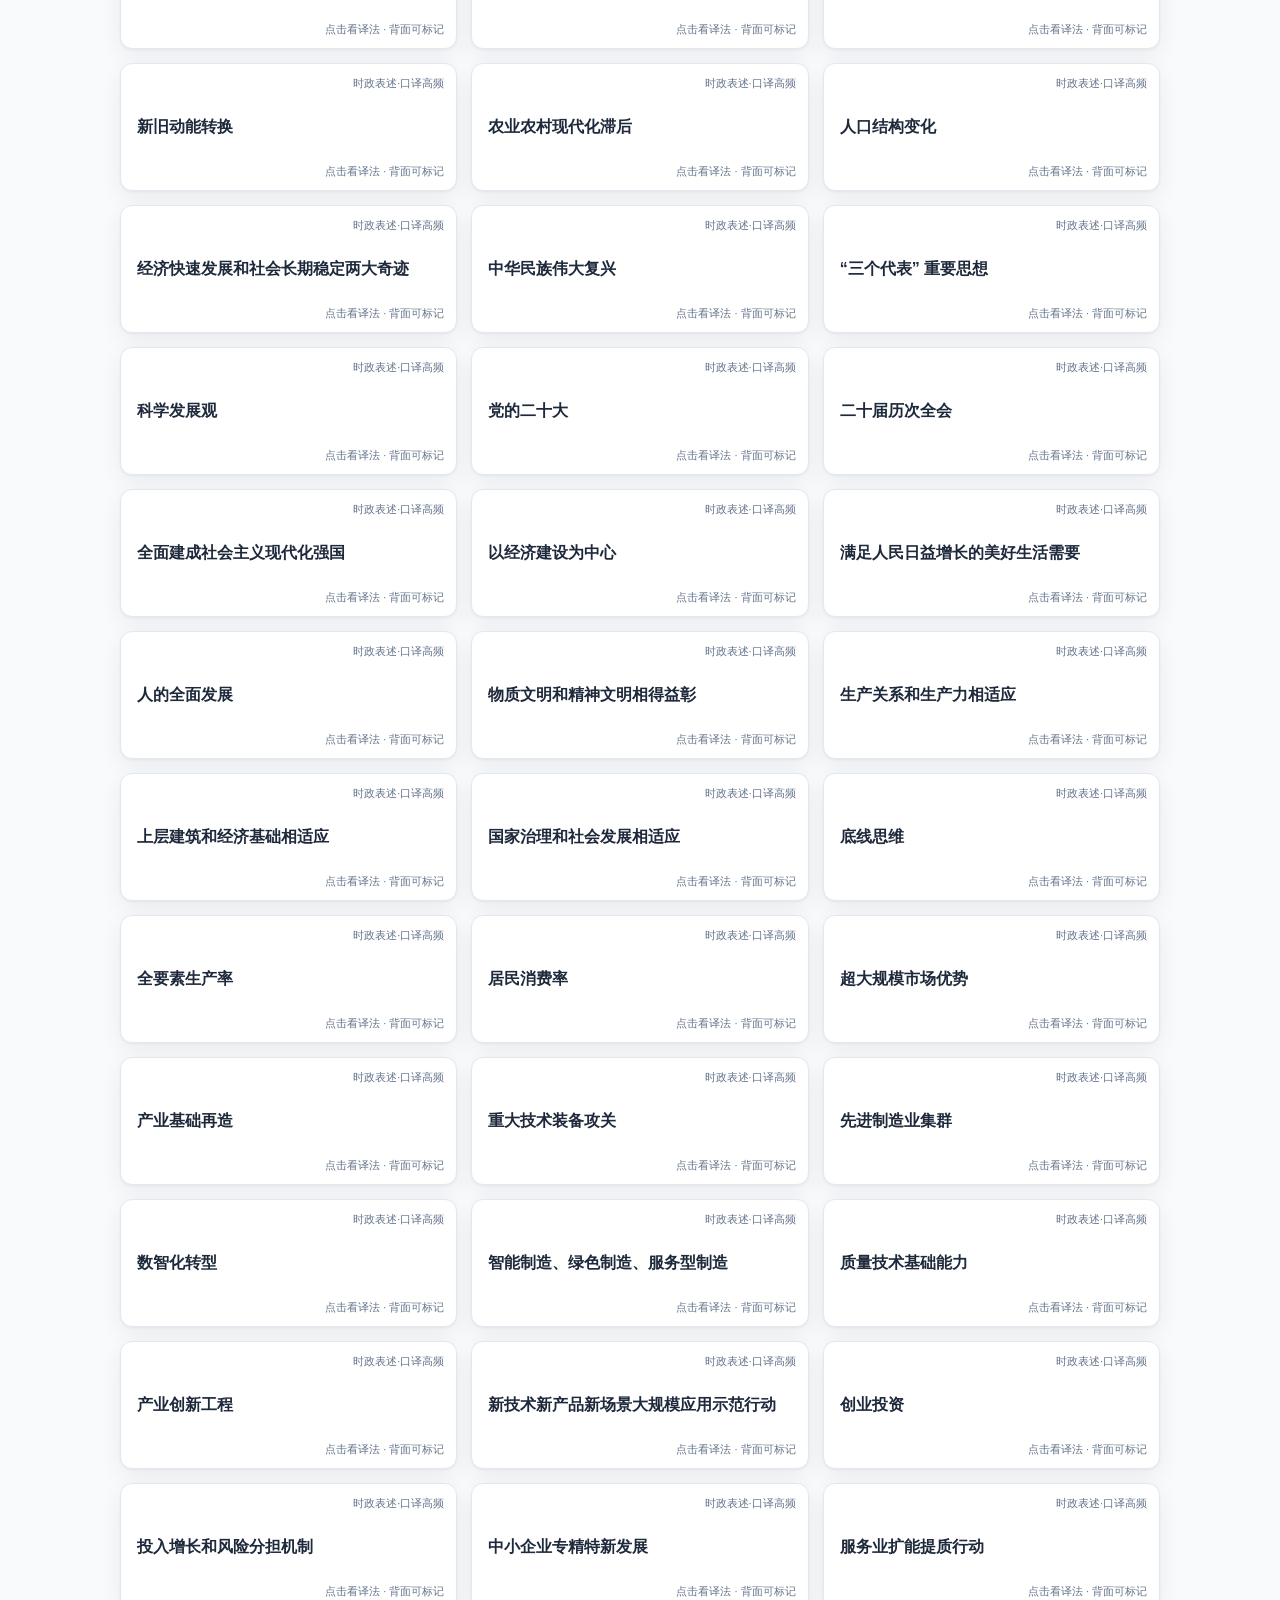
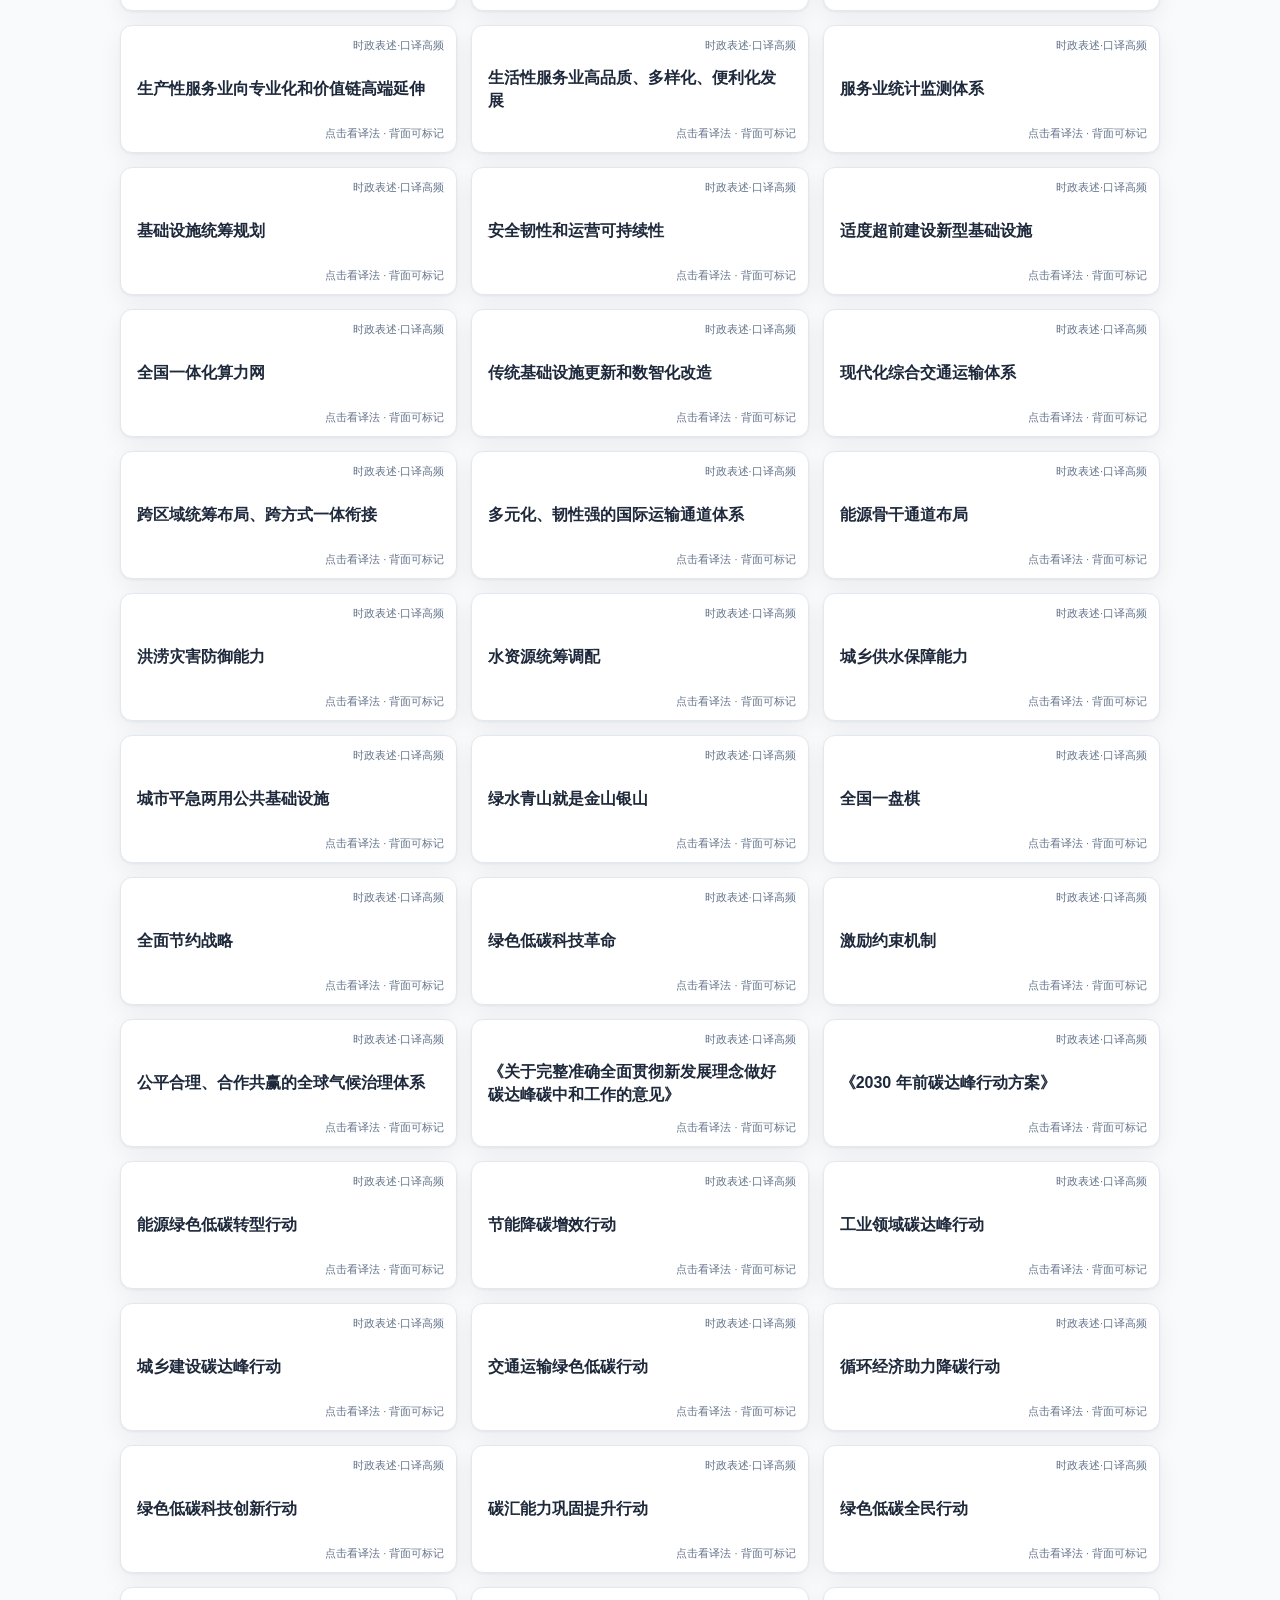
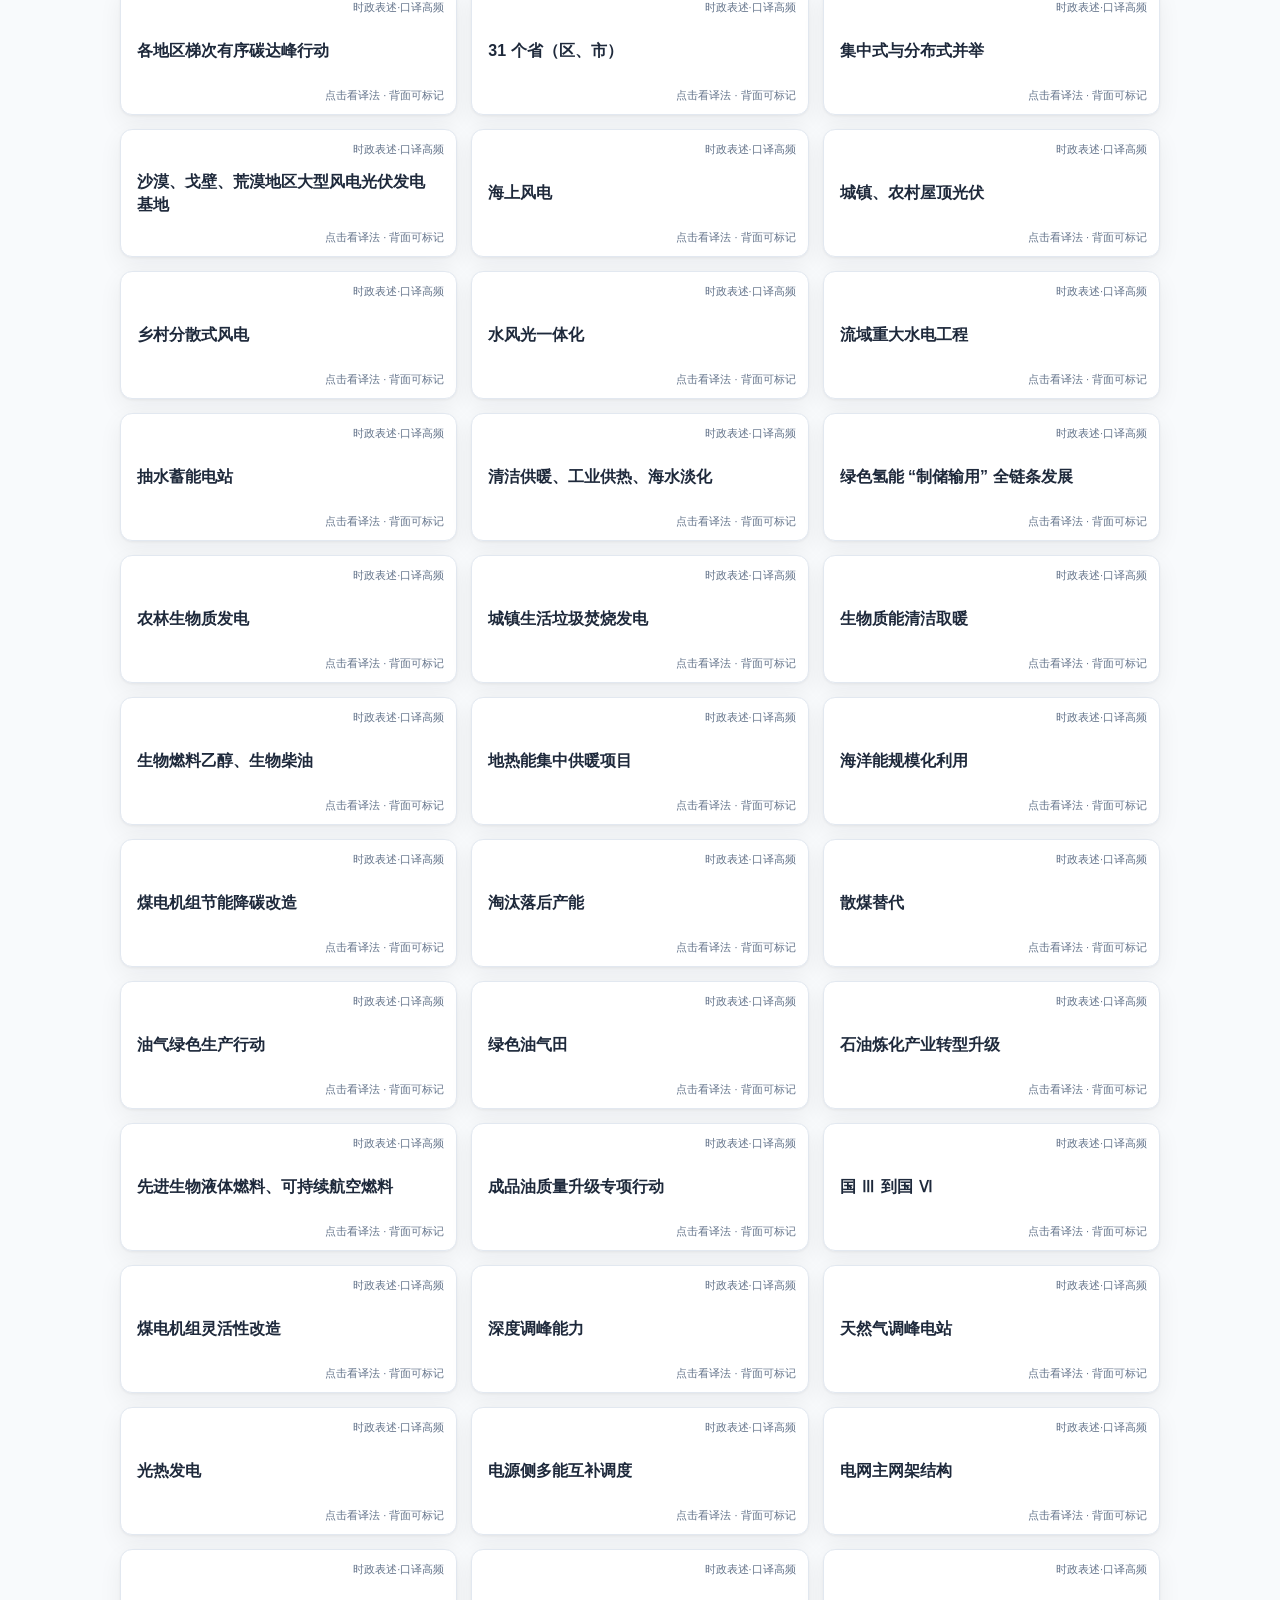
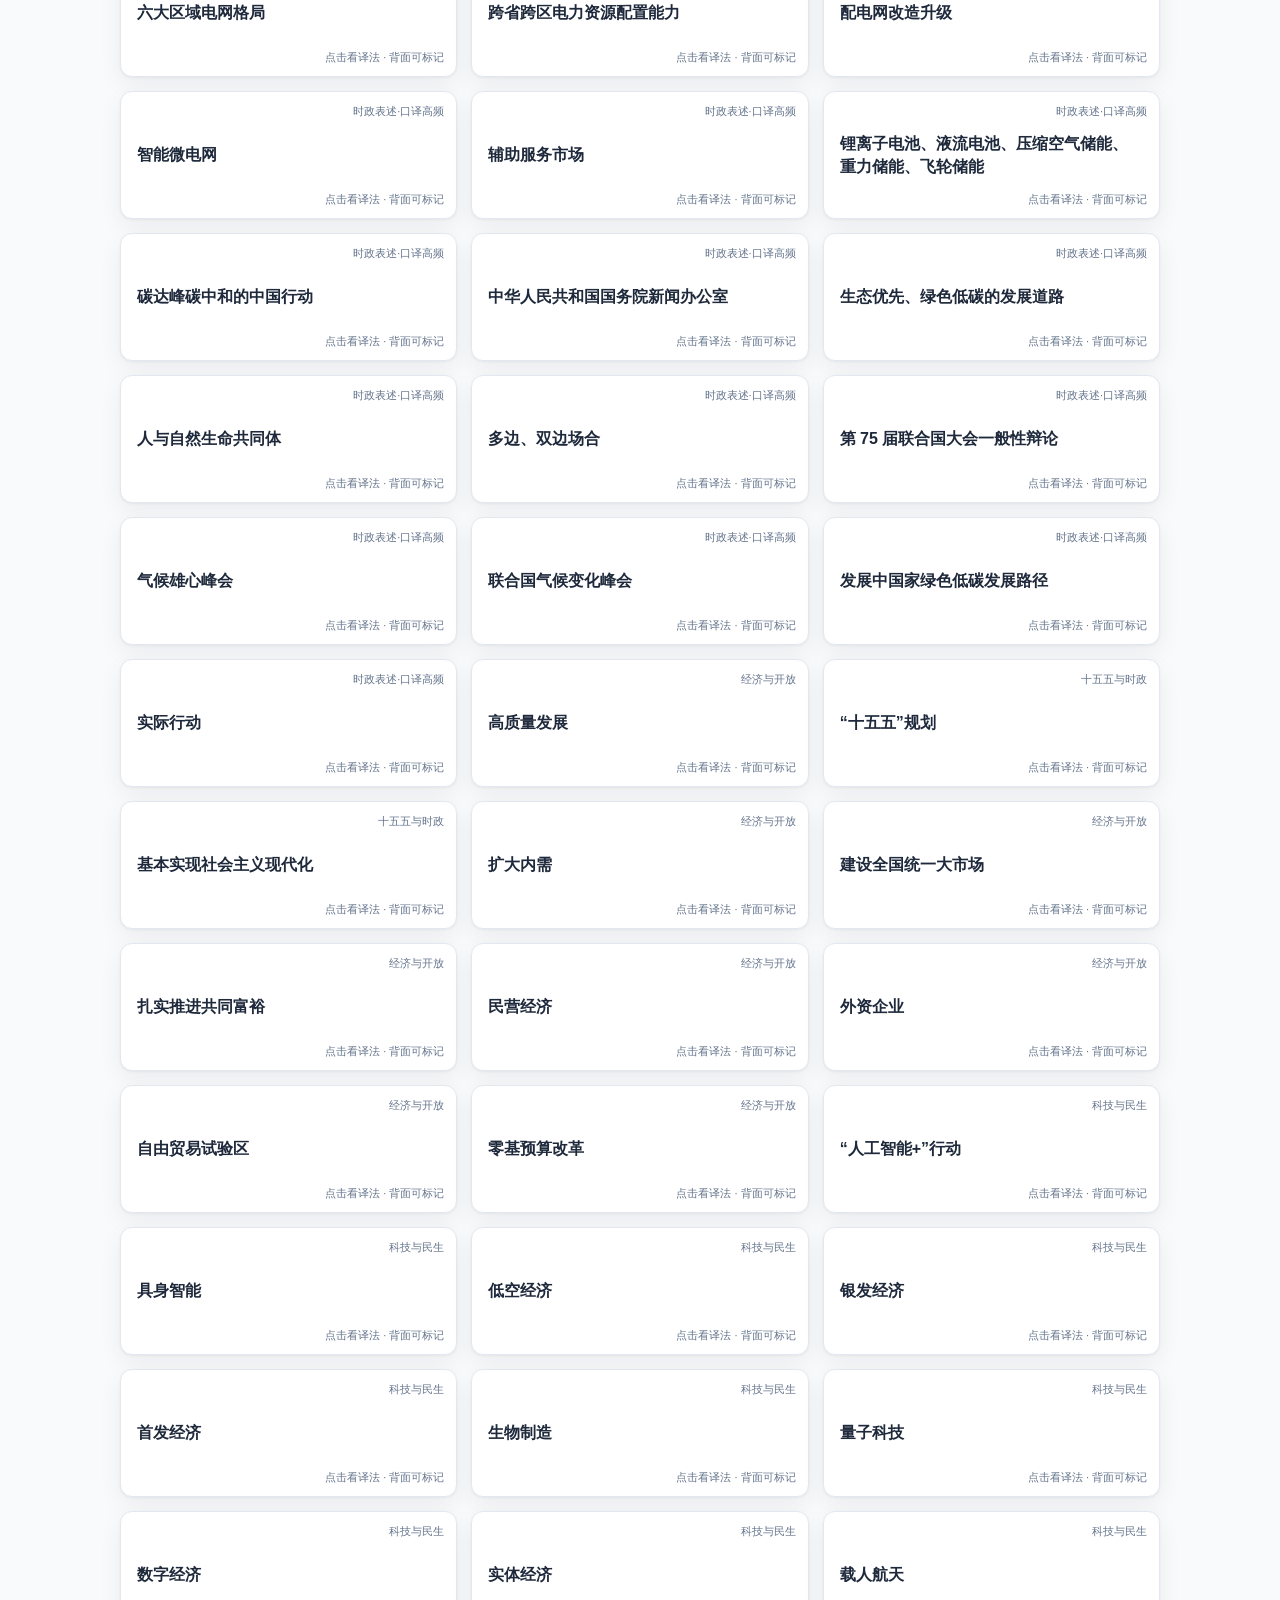
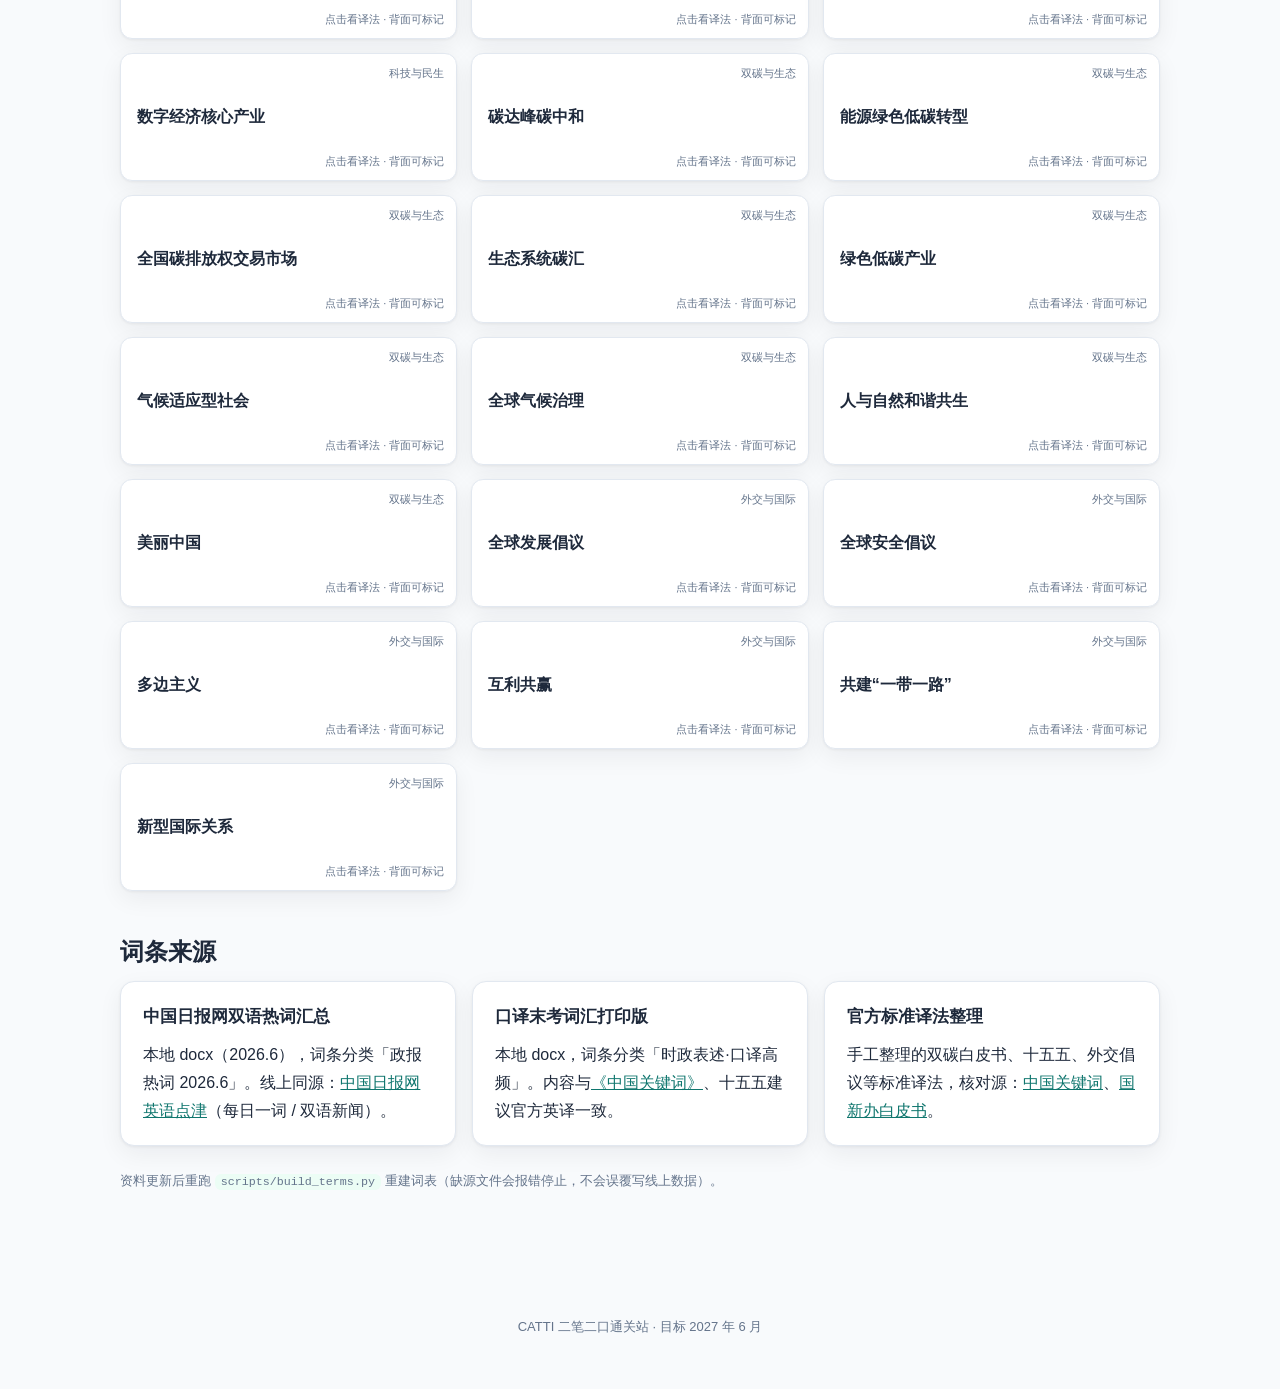
==== commit c4e6df2a: "fix: 词条页补上「已掌握」按钮；存储层容错与自愈；构建护栏与 CI - terms: 背面新增标记/取消按钮（localStorage 持久化、可导出），此前文档宣称但未实现 - storage." ====
--- a/terms.html
+++ b/terms.html
@@ -25,13 +25,15 @@
 
 <section class="hero">
   <h1>热词词条库 <span class="pill" id="term-count">…</span></h1>
-  <p class="lead">中文在正面，官方标准译法在背面。<b>点击卡片翻面</b>，右下角按钮标记「已掌握」（存在本地浏览器）。实务评分里立场性表述译错按严重误译扣 5 分——这些词条就是保分底线。</p>
+  <p class="lead">中文在正面，官方标准译法在背面。<b>点击卡片翻面</b>，背面右下角<b>「✓ 标记已掌握」</b>（存在本地浏览器，刷新不丢）。实务评分里立场性表述译错按严重误译扣 5 分——这些词条就是保分底线。</p>
   <div class="cta">
     <button class="btn ghost small" id="btn-only-unlearned">只看未掌握</button>
     <button class="btn ghost small" id="btn-shuffle">随机打乱</button>
     <button class="btn ghost small" id="btn-export">导出未掌握清单</button>
   </div>
 </section>
+
+<div class="callout hard" id="notice" style="display:none"></div>
 
 <div class="term-toolbar">
   <input type="search" id="q" placeholder="搜索中文或英文，如：新质生产力 / low-carbon …">
@@ -41,9 +43,17 @@
 <div class="term-grid" id="grid"></div>
 <p class="status" id="empty" style="display:none">没有匹配的词条。</p>
 
-<p class="footnote">来源：中国日报网双语热词汇总、口译末考词汇打印版（本地资料），另整理双碳白皮书、十五五建议、外交倡议等官方标准译法。资料更新后重跑 <code>scripts/build_terms.py</code> 即可重建。</p>
+<h2>词条来源</h2>
+<div class="grid c3">
+  <div class="card"><h3>中国日报网双语热词汇总</h3><p style="margin:0">本地 docx（2026.6），词条分类「政报热词 2026.6」。线上同源：<a href="https://language.chinadaily.com.cn/" target="_blank" rel="noopener">中国日报网英语点津</a>（每日一词 / 双语新闻）。</p></div>
+  <div class="card"><h3>口译末考词汇打印版</h3><p style="margin:0">本地 docx，词条分类「时政表述·口译高频」。内容与<a href="https://www.chinakeywords.com/" target="_blank" rel="noopener">《中国关键词》</a>、十五五建议官方英译一致。</p></div>
+  <div class="card"><h3>官方标准译法整理</h3><p style="margin:0">手工整理的双碳白皮书、十五五、外交倡议等标准译法，核对源：<a href="https://www.chinakeywords.com/" target="_blank" rel="noopener">中国关键词</a>、<a href="http://www.scio.gov.cn/" target="_blank" rel="noopener">国新办白皮书</a>。</p></div>
+</div>
+
+<p class="footnote">资料更新后重跑 <code>scripts/build_terms.py</code> 重建词表（缺源文件会报错停止，不会误覆写线上数据）。</p>
 </main>
 <footer>CATTI 二笔二口通关站 · 目标 2027 年 6 月</footer>
+<script src="assets/storage.js"></script>
 <script src="assets/terms.js"></script>
 </body>
 </html>
--- a/assets/style.css
+++ b/assets/style.css
@@ -129,6 +129,10 @@
 .tface.back .en { color: var(--accent-strong); font-size: 14.5px; line-height: 1.5; }
 .tcard.master .tface.front { border-color: color-mix(in srgb, var(--ok) 55%, var(--line)); }
 .tcard.master .tface.front::after { content: "✓"; position: absolute; top: 8px; left: 12px; color: var(--ok); font-weight: 800; }
+.tface.back .en { padding-bottom: 34px; }
+.mark { position: absolute; bottom: 10px; right: 12px; border: none; border-radius: 999px; padding: 5px 13px; font-size: 12px; font-weight: 700; cursor: pointer; background: var(--accent); color: #fff; font-family: inherit; }
+.mark:hover { filter: brightness(1.1); }
+.mark.on { background: var(--ok); }
 
 /* 练习页 */
 .answer { display: none; border-left: 3px solid var(--accent); background: var(--accent-soft); border-radius: 0 10px 10px 0; padding: 14px 18px; margin-top: 12px; }
